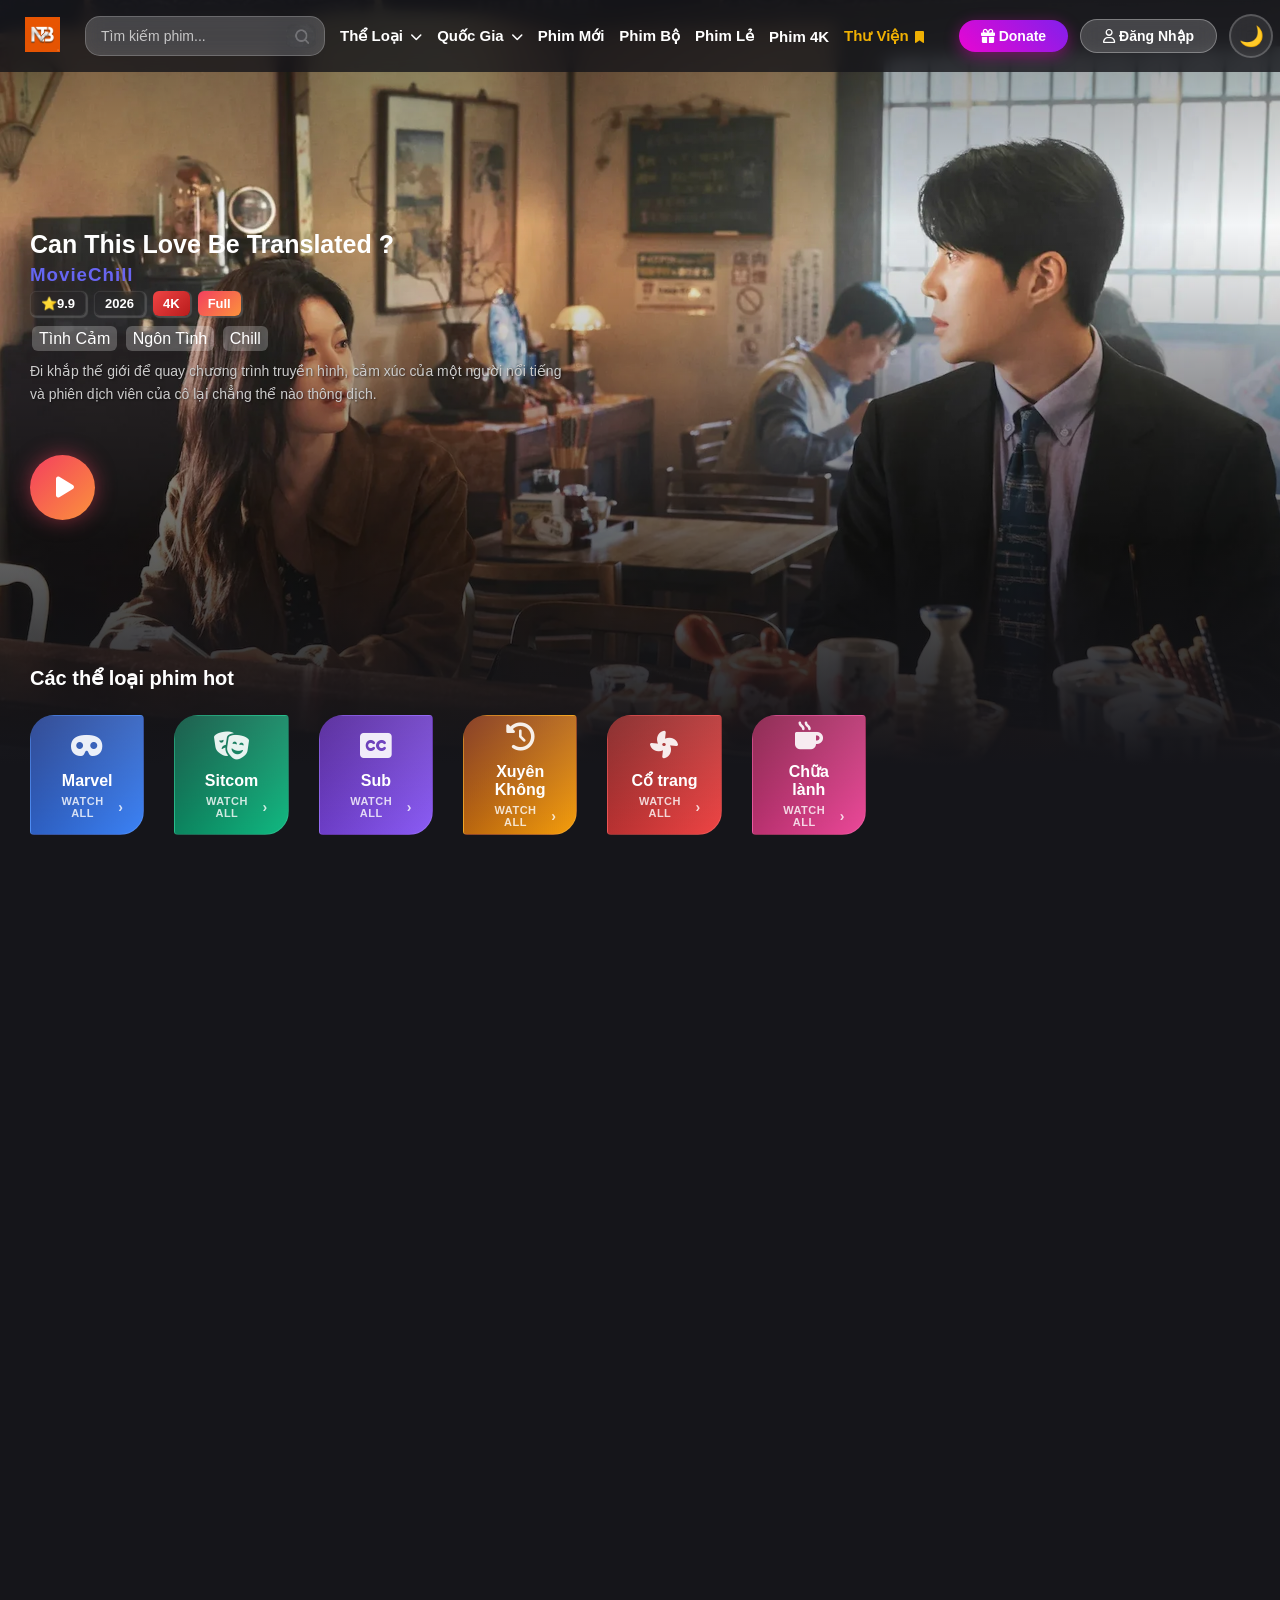
==== index.html @ 5673636d "feat: Hoàn thiện tính năng Bình luận phim" ====
<!doctype html>
<html lang="en">
  <head>
    <meta charset="UTF-8" />
    <meta name="viewport" content="width=device-width, initial-scale=1.0" />
    <link rel="stylesheet" href="style.css" />
     <link
      rel="apple-touch-icon"
      sizes="57x57"
      href="./ico/apple-icon-57x57.png"
    />
    <link
      rel="apple-touch-icon"
      sizes="60x60"
      href="./ico/apple-icon-60x60.png"
    />
    <link
      rel="apple-touch-icon"
      sizes="72x72"
      href="./ico/apple-icon-72x72.png"
    />
    <link
      rel="apple-touch-icon"
      sizes="76x76"
      href="./ico/apple-icon-76x76.png"
    />
    <link
      rel="apple-touch-icon"
      sizes="114x114"
      href="./ico/apple-icon-114x114.png"
    />
    <link
      rel="apple-touch-icon"
      sizes="120x120"
      href="./ico/apple-icon-120x120.png"
    />
    <link
      rel="apple-touch-icon"
      sizes="144x144"
      href="./ico/apple-icon-144x144.png"
    />
    <link
      rel="apple-touch-icon"
      sizes="152x152"
      href="./ico/apple-icon-152x152.png"
    />
    <link
      rel="apple-touch-icon"
      sizes="180x180"
      href="./ico/apple-icon-180x180.png"
    />
    <link
      rel="icon"
      type="image/png"
      sizes="192x192"
      href="./ico/android-icon-192x192.png"
    />
    <link
      rel="icon"
      type="image/png"
      sizes="32x32"
      href="./ico/favicon-32x32.png"
    />
    <link
      rel="icon"
      type="image/png"
      sizes="96x96"
      href="./ico/favicon-96x96.png"
    />
    <link
      rel="icon"
      type="image/png"
      sizes="16x16"
      href="./ico/favicon-16x16.png"
    />
    <link rel="manifest" href="./ico/manifest.json" />
    <meta name="msapplication-TileColor" content="#ffffff" />
    <meta name="msapplication-TileImage" content="./ico/ms-icon-144x144.png" />
    <meta name="theme-color" content="#ffffff" />
    <link rel="stylesheet" href="https://cdnjs.cloudflare.com/ajax/libs/font-awesome/6.5.2/css/all.min.css">
    <title>MovieChill</title>
  </head>
  <body>
    <header>
      <!-- <div class="background">
        <img src="./ig/a1.jpg" alt="bg" /> -->
      </div>
      <div class="navbar">
        <div class="logo">
          <a href="index.html"><img src="./ig/ms-icon-310x310.png" alt="logo" /></a>
        </div>
        <div>
          <nav>
            <div class="search-container">
              <input
                class="search"
                type="search"
                placeholder="Tìm kiếm phim..."
              />
              <span class="search-icon"><img src="./ig/Screenshot 2026-04-09 231654.png" alt=""></span>
            </div>
            <div class="hamburger" id="hamburger">
                <div class="line"></div>
                <div class="line"></div>
                <div class="line"></div>
            </div>
            <div class="menu">
              <ul class="nav-link">
                <li>
                  Thể Loại <i class="fa-solid fa-chevron-down" style="font-size: 12px; margin-left: 3px;"></i>
                  <div class="menu1">
                    <ul class="option1">
                      <li class="nav-action" data-api="https://ophim1.com/v1/api/the-loai/hanh-dong" data-title="Phim Hành động">Hành động</li>
                      <li class="nav-action" data-api="https://ophim1.com/v1/api/the-loai/kinh-di" data-title="Phim Kinh dị">Kinh dị</li>
                      <li class="nav-action" data-api="https://ophim1.com/v1/api/the-loai/tinh-cam" data-title="Phim Tình cảm">Tình cảm</li>
                    </ul>
                    <ul class="option2">
                      <li class="nav-action" data-api="https://ophim1.com/v1/api/the-loai/co-trang" data-title="Phim Cổ trang">Cổ trang</li>
                      <li class="nav-action" data-api="https://ophim1.com/v1/api/the-loai/tai-lieu" data-title="Phim Tài liệu">Tài liệu</li>
                      <li class="nav-action" data-api="https://ophim1.com/v1/api/the-loai/tam-ly" data-title="Phim Tâm lý">Tâm lý</li>
                    </ul>
                  </div>
                </li>
                <li>Quốc Gia <i class="fa-solid fa-chevron-down" style="font-size: 12px; margin-left: 3px;"></i>
                    <div class="menu1">
                        <ul class="option1">
                            <li class="nav-action" data-api="https://ophim1.com/v1/api/quoc-gia/han-quoc" data-title="Phim Hàn Quốc">Korea</li>
                            <li class="nav-action" data-api="https://ophim1.com/v1/api/quoc-gia/nhat-ban" data-title="Phim Nhật Bản">Japan</li>
                            <li class="nav-action" data-api="https://ophim1.com/v1/api/quoc-gia/trung-quoc" data-title="Phim Trung Quốc">China</li>
                        </ul>
                        <ul class="option2">
                            <li class="nav-action" data-api="https://ophim1.com/v1/api/quoc-gia/au-my" data-title="Phim Âu Mỹ">USA</li>
                            <li class="nav-action" data-api="https://ophim1.com/v1/api/quoc-gia/phap" data-title="Phim Pháp">France</li>
                            <li class="nav-action" data-api="https://ophim1.com/v1/api/quoc-gia/anh" data-title="Phim Anh">UK</li>
                        </ul>
                    </div>
                </li>
                <li class="nav-action" data-api="https://ophim1.com/v1/api/danh-sach/phim-moi-cap-nhat" data-title="Phim Mới Cập Nhật">Phim Mới</li>
                <li class="nav-action" data-api="https://ophim1.com/v1/api/danh-sach/phim-bo" data-title="Phim Bộ Mới Nhất">Phim Bộ</li>
                <li class="nav-action" data-api="https://ophim1.com/v1/api/danh-sach/phim-le" data-title="Phim Lẻ Mới Nhất">Phim Lẻ</li>
                <li class="nav-action" data-api="https://ophim1.com/v1/api/danh-sach/phim-moi-cap-nhat" data-title="Phim 4K Mới">Phim 4K</li>
                <li id="nav-library" style="color: #efb003;">Thư Viện <i class="fa-solid fa-bookmark" style="font-size: 12px; margin-left: 2px;"></i></li>
                <li class="nav-actions-container">
                  <div class="actions">
                    <button id="btn-donate-header" class="action-btn donate-btn" title="Ủng hộ Admin"><i class="fa-solid fa-gift"></i> Donate</button>
                    <button id="btn-login-header" class="action-btn"><i class="fa-regular fa-user"></i> Đăng Nhập</button>
                    <button id="theme-toggle" class="theme-toggle-btn" title="Chuyển giao diện">
                      <span class="theme-icon">🌙</span>
                    </button>
                  </div>
                </li>
              </ul>
            </div>
          </nav>
        </div>
      </div>
      <div class="hero-container">
          <div class="hero-content">
            <h1 class="movie-title">Can This Love Be Translated ?</h1>
            <h3 class="movie-sub">MovieChill</h3>

            <div class="movie-info">
              <span class="badge rating">⭐9.9</span>
              <span class="badge years">2026</span>
              <span class="badge quality">4K</span>
              <span class="badge episode">Full</span>
            </div>
            <div class="movie-type">
              <span class="type">Tình Cảm</span>
              <span class="type">Ngôn Tình</span>
              <span class="type">Chill</span>
            </div>
            <p class="movie-desc">Đi khắp thế giới để quay chương trình truyền hình, cảm xúc của một người nổi tiếng và phiên dịch viên của cô lại chẳng thể nào thông dịch.</p>
            <div class="play-btn">
              <i class="fa-solid fa-play"></i>
            </div>
          </div>
          <div class="hero-thumbnails" id="hero-thumbnails-container">
            <!-- Thumbnails sẽ được render tự động qua JavaScript (fetchHeroMovies) -->
          </div>
          <div class="hero-movie-type">
            <h2 class="hero-movie-title">Các thể loại phim hot</h2>
            <div class="item">
              <div class="box-movie box1 nav-action" data-api="https://ophim1.com/v1/api/tim-kiem?keyword=Marvel" data-title="Phim Marvel" style="cursor: pointer;">
                <i class="fa-solid fa-mask"></i>
                <h3>Marvel</h3>
                <p>Watch all<span>&rsaquo;</span></p>
              </div>

               
              <div class="box-movie box2 nav-action" data-api="https://ophim1.com/v1/api/tim-kiem?keyword=Sitcom" data-title="Phim Sitcom" style="cursor: pointer;">
                <i class="fa-solid fa-masks-theater"></i>
                <h3>Sitcom</h3>
                <p>Watch all<span>&rsaquo;</span></p>
              </div>

              
              <div class="box-movie box3 nav-action" data-api="https://ophim1.com/v1/api/tim-kiem?keyword=Sub" data-title="Phim Thuyết Minh / Sub" style="cursor: pointer;">
                <i class="fa-solid fa-closed-captioning"></i>
                <h3>Sub</h3>
                <p>Watch all<span>&rsaquo;</span></p>
              </div>

               
              <div class="box-movie box4 nav-action" data-api="https://ophim1.com/v1/api/tim-kiem?keyword=Xuyên Không" data-title="Phim Xuyên Không" style="cursor: pointer;">
                <i class="fa-solid fa-clock-rotate-left"></i>
                <h3>Xuyên Không</h3>
                <p>Watch all<span>&rsaquo;</span></p>
              </div>

               
              <div class="box-movie box5 nav-action" data-api="https://ophim1.com/v1/api/the-loai/co-trang" data-title="Phim Cổ Trang" style="cursor: pointer;">
                <i class="fa-solid fa-fan"></i>
                <h3>Cổ trang</h3>
                <p>Watch all<span>&rsaquo;</span></p>
              </div>

              <div class="box-movie box6 nav-action" data-api="https://ophim1.com/v1/api/tim-kiem?keyword=Chữa Lành" data-title="Phim Chữa Lành" style="cursor: pointer;">
                <i class="fa-solid fa-mug-hot"></i>
                <h3>Chữa lành</h3>
                <p>Watch all<span>&rsaquo;</span></p>
              </div>
              
            </div>
          </div>
        </div>
    </header>
    <main>
      <div class="domain-link">
        <span><p>Admin<i class="fa-brands fa-instagram"></i><a class="text-ig" target="_blank"  href="https://l.facebook.com/l.php?u=https%3A%2F%2Fwww.instagram.com%2Fbacnguyentat12206%3Ffbclid%3DIwZXh0bgNhZW0CMTAAYnJpZBExOFVueFQzOU1tTk02azhnVHNydGMGYXBwX2lkEDIyMjAzOTE3ODgyMDA4OTIAAR73-4ZFE5Ezhx4_oUEDisKXjRfTL6-5DIoAnZflloCOZHYdjYutKTk5PQxmPQ_aem_cuIfShMlRepcHi0ZOWDxWg&h=AT5xoqeSO7HkqgSLO6u8fKemftQQDSGbOirAsscYlSONxOyDtPxayc0vVNBuBicz5XK9xg4L5uwZkzzV799-p4-_DPc5Sei9ZdCUyLUSPZ75JBq-wBQzyZfCaCscIkhEWTEV9BAeP4MCl82DFdVo">Instagram</a></p></span>
      </div>
      <!-- Search Results Section -->
      <div id="search-results-section" style="display: none; padding: 20px 40px 60px 40px; min-height: 50vh;">
        <h2 style="color: #fff; margin-bottom: 20px;">Kết Quả Tìm Kiếm: <span id="search-keyword" style="color: #efb003;"></span></h2>
        <div class="movie-list grid-list" id="search-movie-list" style="display: grid; grid-template-columns: repeat(auto-fill, minmax(200px, 1fr)); gap: 20px; overflow: visible; flex-wrap: wrap;">
          <!-- Phim tìm kiếm sẽ được đổ vào đây -->
        </div>
      </div>

      <!-- Thư Viện Section -->
      <div id="library-section" style="display: none; padding: 20px 40px 60px 40px; min-height: 50vh;">
        <h2 style="color: #fff; margin-bottom: 20px;"><i class="fa-solid fa-bookmark" style="color: #efb003;"></i> Thư Viện Của Tôi</h2>
        
        <div class="library-tabs">
          <button class="lib-tab-btn active" data-tab="favorite"><i class="fa-solid fa-heart"></i> Phim Yêu Thích</button>
          <button class="lib-tab-btn" data-tab="watched"><i class="fa-solid fa-eye"></i> Phim Đã Xem</button>
          <button class="lib-tab-btn" data-tab="continue"><i class="fa-solid fa-clock"></i> Tiếp Tục Xem</button>
        </div>

        <div class="movie-list grid-list" id="library-movie-list" style="display: grid; grid-template-columns: repeat(auto-fill, minmax(200px, 1fr)); gap: 20px; overflow: visible; flex-wrap: wrap; margin-top: 20px;">
          <!-- Phim thư viện sẽ được đổ vào đây -->
        </div>
      </div>

      <!-- Main Home Content -->
      <div id="main-home-content">
        <div class="block-main">
          <div class="block-item1">
            <div class="item1-title"><h2>Phim Mới Cập Nhật</h2></div>
            <a href="#!" class="view-all nav-action" data-api="https://ophim1.com/v1/api/danh-sach/phim-moi-cap-nhat" data-title="Phim Mới Cập Nhật">Xem tất cả <span><i class="fa-solid fa-right-left"></i></span></a>
          </div>
          <div class="slider-wrapper">
            <button class="slider-btn prev-btn"><i class="fa-solid fa-chevron-left"></i></button>
            <div class="movie-list" id="api-movie-list-1">
              <!-- Phim mới sẽ được đổ vào đây bằng JS -->
              <p style="color: white;">Đang tải dữ liệu phim...</p>
            </div>
            <button class="slider-btn next-btn"><i class="fa-solid fa-chevron-right"></i></button>
          </div>
        </div>
        
        <div class="block-main">
          <div class="block-item1">
            <div class="item1-title"><h2>Phim Bộ Nổi Bật</h2></div>
            <a href="#!" class="view-all nav-action" data-api="https://ophim1.com/v1/api/danh-sach/phim-bo" data-title="Phim Bộ Nổi Bật">Xem tất cả <span><i class="fa-solid fa-right-left"></i></span></a>
          </div>
          <div class="slider-wrapper">
            <button class="slider-btn prev-btn"><i class="fa-solid fa-chevron-left"></i></button>
            <div class="movie-list" id="api-movie-list-2">
              <!-- Phim bộ sẽ được đổ vào đây bằng JS -->
              <p style="color: white;">Đang tải dữ liệu phim...</p>
            </div>
            <button class="slider-btn next-btn"><i class="fa-solid fa-chevron-right"></i></button>
          </div>
        </div>
        
        <!-- BẢNG XẾP HẠNG 4 CỘT -->
        <div class="ranking-board">
          <!-- Cột 1: Sôi Nổi Nhất -->
          <div class="ranking-col">
            <div class="ranking-header">
              <i class="fa-solid fa-chart-line" style="color: #efb003;"></i> SÔI NỔI NHẤT
            </div>
            <ul class="ranking-list" id="rank-trending">
              <li><p style="color: white;">Đang tải dữ liệu...</p></li>
            </ul>
            <a href="#" class="view-more nav-action" data-api="https://ophim1.com/v1/api/danh-sach/phim-moi-cap-nhat" data-title="Phim Sôi Nổi Nhất">Xem thêm</a>
          </div>
          
          <!-- Cột 2: Yêu Thích Nhất -->
          <div class="ranking-col">
            <div class="ranking-header">
              <i class="fa-solid fa-heart" style="color: #efb003;"></i> YÊU THÍCH NHẤT
            </div>
            <ul class="ranking-list" id="rank-favorite">
              <li><p style="color: white;">Đang tải dữ liệu...</p></li>
            </ul>
            <a href="#" class="view-more nav-action" data-api="https://ophim1.com/v1/api/danh-sach/phim-chieu-rap" data-title="Phim Yêu Thích Nhất">Xem thêm</a>
          </div>

          <!-- Cột 3: Thể Loại Hot -->
          <div class="ranking-col">
            <div class="ranking-header">
              <i class="fa-solid fa-folder-open" style="color: #efb003;"></i> THỂ LOẠI HOT
            </div>
            <ul class="ranking-list category-list">
              <li class="nav-action" data-api="https://ophim1.com/v1/api/the-loai/chinh-kich" data-title="Phim Chính Kịch" style="cursor: pointer;"><span class="rank-num">1.</span> <span class="rank-dash">-</span> <span class="badge-cat" style="background: #8e44ad;">Chính Kịch</span></li>
              <li class="nav-action" data-api="https://ophim1.com/v1/api/the-loai/tam-ly" data-title="Phim Tâm Lý" style="cursor: pointer;"><span class="rank-num">2.</span> <span class="rank-dash">-</span> <span class="badge-cat" style="background: #1d72b8;">Tâm Lý</span></li>
              <li class="nav-action" data-api="https://ophim1.com/v1/api/the-loai/tinh-cam" data-title="Phim Tình Cảm" style="cursor: pointer;"><span class="rank-num">3.</span> <span class="rank-dash">-</span> <span class="badge-cat" style="background: #a32a3f;">Tình Cảm</span></li>
              <li class="nav-action" data-api="https://ophim1.com/v1/api/the-loai/lang-man" data-title="Phim Lãng Mạn" style="cursor: pointer;"><span class="rank-num">4.</span> <span class="rank-dash">-</span> <span class="badge-cat" style="background: #839b25;">Lãng Mạn</span></li>
              <li class="nav-action" data-api="https://ophim1.com/v1/api/the-loai/hai-huoc" data-title="Phim Hài Hước" style="cursor: pointer;"><span class="rank-num">5.</span> <span class="rank-dash">-</span> <span class="badge-cat" style="background: #d39c3e;">Hài Hước</span></li>
            </ul>
          </div>

          <!-- Cột 4: Hoạt Hình Hot -->
          <div class="ranking-col">
            <div class="ranking-header">
              <i class="fa-solid fa-bolt" style="color: #efb003;"></i> HOẠT HÌNH HOT
            </div>
            <ul class="ranking-list" id="rank-anime">
              <li><p style="color: white;">Đang tải dữ liệu...</p></li>
            </ul>
            <a href="#" class="view-more nav-action" data-api="https://ophim1.com/v1/api/danh-sach/hoat-hinh" data-title="Hoạt Hình Hot">Xem thêm</a>
          </div>
        </div>
      </div>

      <!-- Top 10 trong ngày -->
      <div class="block-main top10-section" style="margin-top: 40px;">
        <div class="block-item1">
          <div class="item1-title"><h2>Top 10 trong ngày</h2></div>
        </div>
        <div class="slider-wrapper top10-slider-wrapper">
          <button class="slider-btn prev-btn"><i class="fa-solid fa-chevron-left"></i></button>
          <div class="movie-list top10-list" id="api-top10-list">
            <!-- Dữ liệu top 10 sẽ được đổ vào đây -->
            <p style="color: white; padding-left: 40px;">Đang tải Top 10...</p>
          </div>
          <button class="slider-btn next-btn"><i class="fa-solid fa-chevron-right"></i></button>
        </div>

        <!-- Danh sách phim theo Quốc gia (Bố cục Sidebar) -->
        <div class="country-section block-main" style="margin-top: 40px; padding: 30px; background-color: #1a1a20; border-radius: 10px;">
          
          <!-- Nhóm Hàn Quốc -->
          <div class="country-group">
            <div class="country-sidebar">
              <h2 class="country-title">Phim Hàn <br>Quốc mới</h2>
              <a href="#" class="country-view-all nav-action" data-api="https://ophim1.com/v1/api/quoc-gia/han-quoc" data-title="Phim Hàn Quốc Mới">Xem toàn bộ <i class="fa-solid fa-chevron-right" style="font-size: 10px; margin-left: 3px;"></i></a>
            </div>
            <div class="country-slider-wrapper slider-wrapper">
              <button class="slider-btn prev-btn"><i class="fa-solid fa-chevron-left"></i></button>
              <div class="movie-list" id="api-country-korea">
                <p style="color: white; padding-left: 10px;">Đang tải dữ liệu...</p>
              </div>
              <button class="slider-btn next-btn"><i class="fa-solid fa-chevron-right"></i></button>
            </div>
          </div>

          <div class="country-divider"></div>

          <!-- Nhóm Trung Quốc -->
          <div class="country-group">
            <div class="country-sidebar">
              <h2 class="country-title">Phim Trung <br>Quốc mới</h2>
              <a href="#" class="country-view-all nav-action" data-api="https://ophim1.com/v1/api/quoc-gia/trung-quoc" data-title="Phim Trung Quốc Mới">Xem toàn bộ <i class="fa-solid fa-chevron-right" style="font-size: 10px; margin-left: 3px;"></i></a>
            </div>
            <div class="country-slider-wrapper slider-wrapper">
              <button class="slider-btn prev-btn"><i class="fa-solid fa-chevron-left"></i></button>
              <div class="movie-list" id="api-country-china">
                <p style="color: white; padding-left: 10px;">Đang tải dữ liệu...</p>
              </div>
              <button class="slider-btn next-btn"><i class="fa-solid fa-chevron-right"></i></button>
            </div>
          </div>

          <div class="country-divider"></div>

          <!-- Nhóm Âu Mỹ -->
          <div class="country-group" style="margin-bottom: 0;">
            <div class="country-sidebar">
              <h2 class="country-title">Phim Âu <br>Mỹ mới</h2>
              <a href="#" class="country-view-all nav-action" data-api="https://ophim1.com/v1/api/quoc-gia/au-my" data-title="Phim Âu Mỹ Mới">Xem toàn bộ <i class="fa-solid fa-chevron-right" style="font-size: 10px; margin-left: 3px;"></i></a>
            </div>
            <div class="country-slider-wrapper slider-wrapper">
              <button class="slider-btn prev-btn"><i class="fa-solid fa-chevron-left"></i></button>
              <div class="movie-list" id="api-country-usuk">
                <p style="color: white; padding-left: 10px;">Đang tải dữ liệu...</p>
              </div>
              <button class="slider-btn next-btn"><i class="fa-solid fa-chevron-right"></i></button>
            </div>
          </div>

        </div>
      </div>

      <!-- Video Player Modal -->
      <div id="video-modal" class="video-modal">
        <div class="video-modal-content">
          <span class="video-close-btn">&times;</span>
          <div class="video-header-flex">
            <h3 id="video-title" style="color: white; margin: 0;">Đang tải...</h3>
            <button id="btn-movie-info" class="btn-movie-info" title="Thông tin phim"><i class="fa-solid fa-circle-info"></i> Thông tin</button>
          </div>
          <div class="iframe-container" style="position: relative;">
            <iframe id="video-iframe" src="" frameborder="0" allowfullscreen allow="autoplay; encrypted-media"></iframe>
            
            <!-- Thông tin phim đè lên video -->
            <div id="movie-info-panel" class="movie-info-panel">
              <button id="close-info-btn" class="close-info-btn">&times;</button>
              <div class="info-panel-content">
                <img id="info-poster" src="" alt="Poster" class="info-poster">
                <div class="info-details">
                  <h2 id="info-title-vn">Tên Phim</h2>
                  <p id="info-title-en" class="info-sub">Original Name (2026)</p>
                  
                  <div class="info-tags">
                    <span id="info-quality" class="tag solid">FHD</span>
                    <span id="info-time" class="tag outline">N/A</span>
                    <span id="info-country" class="tag outline">Quốc tế</span>
                  </div>
                  
                  <div class="info-meta">
                    <p><strong>Đạo diễn:</strong> <span id="info-director">Đang cập nhật...</span></p>
                    <p><strong>Diễn viên:</strong> <span id="info-actors">Đang cập nhật...</span></p>
                  </div>
                  
                  <div class="info-desc">
                    <p id="info-content">Nội dung phim đang được cập nhật...</p>
                  </div>
                </div>
              </div>
            </div>
            <!-- End Thông tin phim -->
          </div>
          <div class="server-container" id="server-container" style="display:none;">
            <h4><i class="fa-solid fa-layer-group"></i> Phiên bản ngôn ngữ:</h4>
            <div id="server-list" class="server-list">
              <!-- JS will inject server buttons here -->
            </div>
          </div>
          <div class="episode-container">

            <h4><i class="fa-solid fa-list-ol"></i> Danh sách tập phim:</h4>
            <div id="episode-list" class="episode-list">
              <!-- JS will inject episode buttons here -->
            </div>
          </div>
          <!-- Actor Section -->
          <div class="actor-container" id="actor-container" style="display:none;">
            <h4 class="actor-section-title"><i class="fa-solid fa-user-group"></i> Diễn viên</h4>
            <div id="actor-list" class="actor-list">
              <!-- JS will inject actor tags here -->
            </div>
          </div>
          <!-- Comments Section -->
          <div class="comments-section" id="comments-section">
            <h4 class="comments-title"><i class="fa-solid fa-comments"></i> Bình luận</h4>
            
            <div class="comment-input-area">
              <div id="comment-auth-warning" class="comment-auth-warning">
                <p>Vui lòng đăng nhập để bình luận về bộ phim này.</p>
              </div>
              <div id="comment-input-form" class="comment-input-form" style="display:none;">
                <img id="current-user-avatar" src="https://ui-avatars.com/api/?name=User&background=random" alt="Avatar" class="comment-avatar">
                <div class="comment-input-wrapper">
                  <textarea id="comment-textarea" placeholder="Viết bình luận của bạn (tối đa 500 ký tự)..." maxlength="500"></textarea>
                  <div class="comment-actions">
                    <span id="comment-char-count">0/500</span>
                    <button id="btn-submit-comment" class="btn-submit-comment">Gửi bình luận</button>
                  </div>
                </div>
              </div>
            </div>

            <div id="comments-list" class="comments-list">
              <!-- JS will inject comments here -->
              <div class="no-comments-msg">Chưa có bình luận nào. Hãy là người đầu tiên bình luận!</div>
            </div>
          </div>
        </div>
      </div>
    </main>
    <footer class="footer">
      <div class="footer-container">
        <div class="footer-col brand-col">
          <h2 class="footer-logo">NTB<span>.</span></h2>
          <p>Trải nghiệm xem phim tuyệt đỉnh cùng NTB MovieChill. Tận hưởng kho phim khổng lồ, chất lượng cao và cập nhật liên tục mỗi ngày.</p>
          <div class="social-icons">
            <a href="#"><i class="fa-brands fa-twitter"></i></a>
            <a href="https://www.facebook.com/bacnguyentat12206"><i class="fa-brands fa-facebook-f"></i></a>
            <a href="https://www.instagram.com/?hl=en"><i class="fa-brands fa-linkedin-in"></i></a>
            <a href="https://www.instagram.com/?hl=en"><i class="fa-brands fa-instagram"></i></a>
          </div>
        </div>
        <div class="footer-col">
          <h3>Danh Mục</h3>
          <ul>
            <li><a href="#">Phim Mới</a></li>
            <li><a href="#">Phim Bộ</a></li>
            <li><a href="#">Phim Lẻ</a></li>
            <li><a href="#">Phim Chiếu Rạp</a></li>
          </ul>
        </div>
        <div class="footer-col">
          <h3>Hỗ Trợ</h3>
          <ul>
            <li><a href="#">FAQ's</a></li>
            <li><a href="#">Điều Khoản Dịch Vụ</a></li>
            <li><a href="#">Chính Sách Bảo Mật</a></li>
            <li><a href="#">Liên Hệ</a></li>
          </ul>
        </div>
        <div class="footer-col address-col">
          <h3>Liên Hệ</h3>
          <p><strong>Location:</strong> 31 136/64 Đường Cầu Diễn, Minh Khai, Bắc Từ Liêm, Hà Nội</p>
          <p><strong>Email:</strong> nguyentatbac1222006@gmail.com</p>
          <p><strong>Phone:</strong> +84 364921061</p>
        </div>
      </div>
      <div class="footer-bottom">
        <p>Copyright &copy; 2026 NTB MovieChill. All rights reserved.</p>
      </div>
    </footer>
      <script type="module" src="main.js"></script>
    <!-- Theme Login -->
     <div id="login-modal" class="login-modal">
  <div class="login-modal-content">
    <span class="login-close-btn">&times;</span>

    <div class="login-columns-container">
      <div class="login-column-left">
        <img src="./ig/Login.png" alt="MovieChill Brand Poster" class="login-brand-img">
      </div>

      <div class="login-column-right">
        <div class="login-form-container">
          <h2 class="login-title">Đăng nhập</h2>
          <p class="login-subtitle">Nếu bạn chưa có tài khoản, <a href="#" id="btn-goto-register-sub">đăng ký ngay</a></p>
          
          <form id="auth-login-form">
            <div class="input-group">
              <input type="text" id="login-username" placeholder="Email" required>
            </div>
            <div class="input-group">
              <input type="password" id="login-pw" placeholder="Mật khẩu" required>
            </div>
            
            <div class="form-options">
              <label class="remember-me">
                <input type="checkbox" id="remember-chk"> Nhớ tài khoản
              </label>
            </div>

            <button type="submit" class="login-submit-btn">Đăng nhập</button>
            
            <div class="form-links">
              <a href="#" class="forgot-pw-link" id="btn-goto-forgot">Quên mật khẩu?</a>
            </div>

            <div class="social-divider">
              <span>ĐANG NHẬP BẰNG</span>
            </div>

            <div class="social-login-btns">
              <button type="button" class="social-btn facebook-btn">
                <i class="fa-brands fa-facebook-f"></i> Facebook
              </button>
              <button type="button" class="social-btn google-btn">
                <i class="fa-brands fa-google"></i> Google
              </button>
            </div>

            <div class="register-callout">
              <p>BẠN CHƯA CÓ TÀI KHOẢN?</p>
              <a href="#" class="register-now-link" id="btn-goto-register">ĐĂNG KÝ NGAY</a>
            </div>
          </form>
        </div>
      </div>
    </div>
  </div>
  </div>
</div>

<!-- Donate Modal -->
<div class="modal-overlay" id="donate-modal">
  <div class="modal-container donate-container">
    <button class="close-modal-btn" id="close-donate-btn"><i class="fa-solid fa-xmark"></i></button>
    
    <div class="donate-header">
      <div class="gift-icon-container">
        <i class="fa-solid fa-gift"></i>
      </div>
      <h2>Donate For Admin 🍿</h2>
      <p>Cảm ơn bạn đã đồng hành cùng MovieChill! Mọi sự đóng góp đều giúp chúng mình duy trì máy chủ và phát triển thêm tính năng.</p>
    </div>

    <div class="donate-body">
      <div class="qr-box">
        <!-- Sử dụng VietQR demo (Có thể thay thế STK sau) -->
        <img src="./ig/bank.jpg" alt="Donate QR Code" class="qr-code-img">
      </div>
      
      <div class="bank-info">
        <div class="info-row">
          <span class="info-label">Ngân hàng:</span>
          <span class="info-value">MB Bank</span>
        </div>
        <div class="info-row">
          <span class="info-label">Số tài khoản:</span>
          <span class="info-value copyable">9661222006 <i class="fa-regular fa-copy" title="Copy"></i></span>
        </div>
        <div class="info-row">
          <span class="info-label">Chủ tài khoản:</span>
          <span class="info-value">NGUYEN TAT BAC</span>
        </div>
      </div>
    </div>
  </div>
</div>

  </body>
</html>
 <!-- Fix 404 -->
---- style.css ----
* {
  margin: 0;
  padding: 0;
  box-sizing: border-box;
}

html, body {
  overflow-x: hidden;
  width: 100%;
}

/* --- CSS CHO PC (Mặc định) --- */
.hamburger {
  display: none; /* Ẩn trên máy tính */
  flex-direction: column;
  gap: 5px;
  cursor: pointer;
  z-index: 1100;
  padding: 5px;
}

.line {
  width: 25px;
  height: 3px;
  background-color: #fff;
  transition: 0.4s;
  border-radius: 2px;
}

/* --- BẢN FIX CUỐI CÙNG CHO MOBILE --- */
@media screen and (max-width: 768px) {
  /* 1. RESET CHỐNG TRÀN BẰNG VIEWPORT */
  html,
  body {
    overflow-x: hidden !important;
    width: 100vw !important; /* Khóa cứng chiều rộng bằng màn hình */
  }

  * {
    box-sizing: border-box !important;
  }

  header {
    height: auto !important;
    min-height: 100vh !important;
    padding-bottom: 30px;
    background-attachment: scroll !important;
    isolation: isolate; /* Cho phép dùng z-index âm bên trong mà không lọt ra ngoài */
    position: relative;
    z-index: 999; /* Đảm bảo thanh menu bên trong không bị các khối phim ở dưới đè lên */
  }

  header::before {
    content: '';
    position: absolute;
    inset: 0;
    backdrop-filter: blur(20px);
    -webkit-backdrop-filter: blur(20px);
    z-index: -2;
  }

  header::after {
    content: '';
    position: absolute;
    inset: 0;
    background-image: inherit;
    background-size: cover, auto 460px !important; /* Tăng chiều cao ảnh lên 460px để bao trọn chữ và nút Play */
    background-position: center, center 80px !important; /* Đẩy ảnh xuống giữa khoảng trống Nav và Thumbnails */
    background-repeat: no-repeat !important;
    z-index: -1;
  }

  /* 2. NAVBAR: ÉP LOGO - SEARCH - 3 GẠCH TRÊN 1 HÀNG */
  .navbar {
    display: flex !important;
    flex-wrap: nowrap !important;
    justify-content: space-between !important;
    align-items: center !important;
    padding: 10px 15px !important;
    width: 100% !important;
  }

  .logo {
    padding: 0 !important;
    flex-shrink: 0 !important; /* Không cho phép bóp méo logo */
  }
  .logo img {
    max-height: 35px !important;
  }

  /* Ép thẻ div bọc <nav> phải chiếm trọn phần trống còn lại */
  .navbar > div:nth-child(2) {
    flex-grow: 1 !important;
    width: calc(100% - 60px) !important;
  }

  nav {
    display: flex !important;
    flex-wrap: nowrap !important;
    justify-content: flex-end !important;
    align-items: center !important;
    width: 100% !important;
    padding: 0 !important;
    gap: 10px !important;
  }

  .search-container {
    flex-grow: 1 !important; /* Thanh search tự động co giãn */
    width: auto !important;
    height: 35px !important;
    margin: 0 !important;
    padding: 5px 10px !important;
  }

  .search-container input {
    width: 100% !important;
  }

  .hamburger {
    display: flex !important;
    flex-shrink: 0 !important; /* BẢO VỆ NÚT 3 GẠCH: cấm bị đẩy văng ra ngoài */
    z-index: 2200 !important;
  }

  /* Cố định nút 3 gạch khi mở menu */
  .hamburger.toggle {
    position: fixed !important;
    top: 15px !important;
    right: 15px !important;
  }

  .actions {
    display: flex !important;
    flex-direction: column !important; /* Xếp dọc hoàn hảo theo ý bạn */
    align-items: stretch !important;
    width: 100% !important;
    gap: 12px !important;
    margin-top: 25px !important;
    margin-left: 0 !important; /* Xóa bỏ margin-left 60px từ bản PC */
    padding-left: 0 !important;
    border-top: 1px solid rgba(255, 255, 255, 0.1);
    padding-top: 20px !important;
    box-sizing: border-box !important;
  }

  .actions .action-btn {
    width: 100% !important;
    height: 46px !important;
    border-radius: 8px !important; /* Bo góc hiện đại đồng bộ */
    background: linear-gradient(135deg, #f59e0b 0%, #ea580c 100%) !important; /* Dải gradient chuyển sắc sang xịn mịn */
    color: #fff !important;
    font-weight: 700 !important;
    border: none !important;
    display: flex !important;
    align-items: center !important;
    justify-content: center !important;
    gap: 8px !important;
    box-shadow: 0 4px 15px rgba(245, 158, 11, 0.3) !important;
    padding: 0 16px !important;
    font-size: 15px !important;
  }

  .actions .theme-toggle-btn {
    width: 100% !important;
    height: 46px !important;
    border-radius: 8px !important; /* Đồng bộ hình khối với Đăng nhập */
    display: flex !important;
    align-items: center !important;
    justify-content: center !important;
    background: rgba(255, 255, 255, 0.08) !important;
    border: 1px solid rgba(255, 255, 255, 0.15) !important;
    padding: 0 !important;
    margin: 0 !important;
    color: #fff !important;
    font-size: 15px !important;
    cursor: pointer !important;
  }

  .actions .theme-toggle-btn::after {
    content: "Chuyển giao diện" !important;
    margin-left: 8px !important;
    font-weight: 600 !important;
    font-size: 14px !important;
    color: #fff !important;
  }

  .nav-actions-container {
    width: 100% !important;
    list-style: none !important;
  }
  
  .slider-btn {
    display: none !important; /* Hide slider arrows on mobile to force swipe */
  }

  /* 3. MENU SIDEBAR */
  .menu .nav-link {
    display: flex !important;
    position: fixed !important;
    top: 0;
    right: -100%;
    width: 250px !important;
    height: 100vh;
    background: rgba(15, 15, 15, 0.95) !important;
    backdrop-filter: blur(20px) !important;
    border-left: 1px solid rgba(255, 255, 255, 0.1);
    flex-direction: column !important;
    justify-content: flex-start !important;
    align-items: flex-start !important;
    padding: 70px 20px 20px 20px !important;
    gap: 10px !important;
    transition: 0.3s;
    z-index: 2000;
    overflow-y: auto;
  }

  .menu .nav-link.active {
    right: 0 !important;
    box-shadow: -10px 0 30px rgba(0, 0, 0, 0.7);
  }

  /* Đảm bảo chữ trong menu trên mobile luôn là màu sáng vì nền menu mobile màu tối (kể cả khi bật chế độ sáng) */
  body.light-mode .menu .nav-link li,
  body.light-mode .menu .nav-link li a {
    color: rgba(255, 255, 255, 0.75) !important;
  }
  body.light-mode .menu .nav-link li:hover,
  body.light-mode .menu .nav-link li a:hover {
    color: #efb003 !important;
  }

  /* 4. MENU CON */
  .menu1 {
    display: none !important;
    position: static !important;
    width: 100% !important;
    background-color: rgba(255, 255, 255, 0.1) !important;
    border-radius: 8px !important;
    margin-top: 5px !important;
    padding: 10px !important;
  }
  .menu1.show-submenu {
    display: grid !important;
    grid-template-columns: repeat(2, 1fr) !important;
    gap: 8px !important;
  }
  .menu1 ul li {
    color: #fff !important; /* Đảm bảo chữ luôn màu trắng/sáng trên nền tối của sidebar mobile */
    font-weight: 500 !important;
  }

  /* 5. NỘI DUNG HERO */
  .hero-container {
    width: 100% !important;
    padding: 90px 15px 15px 15px !important; /* Dịch nội dung xuống dưới thanh nav */
    justify-content: flex-start !important; /* Không căn giữa dọc nữa để tránh tràn lên trên */
    height: auto !important;
    position: relative;
    z-index: 1;
  }
  .hero-content {
    min-width: unset !important;
    width: 100% !important;
    min-height: 310px !important; /* Giữ chiều cao cố định để không đẩy khối dưới nhảy lên nhảy xuống */
  }

  /* 6. THUMBNAILS (CĂN ĐỀU 2 BÊN, KHÔNG BÁM LỀ) */
  .hero-thumbnails {
    position: static !important;
    width: 100% !important; /* Trả về 100% thay vì 100vw */
    margin: 20px 0 !important; /* Xóa bỏ margin-left âm */
    padding: 0 15px !important; /* Thêm lề trái & phải 15px đều đặn */
    display: flex !important;
    flex-wrap: nowrap !important;
    overflow-x: auto !important;
    scroll-snap-type: x mandatory;
    gap: 12px !important; /* Giãn cách các ảnh nhỏ cho thoáng */
    justify-content: flex-start !important;
  }

  .hero-thumbnails::-webkit-scrollbar {
    display: none;
  }

  .thumb-item {
    flex: 0 0 auto !important;
    width: 80px !important; /* Chỉnh to lên một xíu cho dễ bấm */
    height: 55px !important;
    scroll-snap-align: start;
  }

  /* 7. CATEGORIES (CHIA 2 CỘT CĂN GIỮA ĐẸP MẮT) */
  .hero-movie-type {
    position: static !important;
    width: 100% !important; /* Trả về 100% */
    margin: 0 !important; /* Xóa bỏ margin-left âm */
    padding: 0 15px 40px 15px !important; /* Lề trái - phải 15px đều nhau */
    box-sizing: border-box !important;
  }

  .item {
    display: flex !important;
    flex-wrap: nowrap !important;
    overflow-x: auto !important;
    gap: 15px !important;
    width: 100% !important;
    scroll-snap-type: x mandatory;
    padding-bottom: 10px !important;
  }
  
  .item::-webkit-scrollbar {
    display: none;
  }

  .box-movie {
    flex: 0 0 auto !important;
    width: 140px !important; /* Cố định chiều rộng để lướt ngang */
    min-height: 90px !important;
    margin: 0 !important;
    padding: 15px !important;
    box-sizing: border-box !important;
    scroll-snap-align: start;
  }

  /* 8. LIST PHIM BẢN MOBILE (Cuộn ngang) */
  .block-main {
    padding: 10px 0 10px 15px !important; /* Trái 15px, phải 0 để cuộn vuốt sát mép màn hình */
    margin: 5px 0 !important;
    min-height: auto !important;
  }

  .block-item1 {
    padding-right: 15px !important; /* Giữ lề phải cho tiêu đề */
  }

  .movie-list {
    display: flex !important;
    flex-wrap: nowrap !important;
    overflow-x: auto !important;
    scroll-snap-type: x mandatory;
    gap: 15px !important;
    padding-bottom: 110px !important; /* Tạo không gian bên dưới để Hover Card mở rộng không bị cắt */
    margin-bottom: -90px !important;  /* Ghi đè margin-bottom âm từ bản PC để căn chỉnh khoảng cách vừa vặn */
    padding-right: 15px !important;
    margin-left: -15px !important; /* Kéo khung trượt sát ra tận mép viền màn hình bên trái */
    padding-left: 25px !important; /* Đẩy khối phim vào trong 25px để tạo không gian an toàn tuyệt đối bên trái */
    -webkit-overflow-scrolling: touch;
  }

  .country-section .movie-list {
    padding: 0 0 180px 0 !important; 
  }

  .movie-list::-webkit-scrollbar {
    display: none;
  }

  .movie-card {
    flex: 0 0 auto !important;
    width: 170px !important; /* Kích thước chiều ngang vừa phải cho Mobile */
    height: 250px !important; /* Chiều cao đủ lớn để chứa cả ảnh và chữ */
    scroll-snap-align: start;
    margin-top: 40px !important; /* Tạo khoảng trống bằng margin để thẻ phóng to không bị padding clip cắt ngang */
  }

  .item-info {
    height: 150px !important; /* Đặt chiều cao cố định để hiển thị lại ảnh phim */
  }

  /* Ép kích thước chữ nhỏ lại trên card mobile */
  .title-vn {
    font-size: 13px !important;
  }
  .title-en {
    font-size: 10px !important;
  }
  
  .action-buttons {
    flex-wrap: wrap !important;
    height: auto !important;
    gap: 4px !important;
  }
  .btn {
    font-size: 10px !important;
    padding: 3px 5px !important;
  }
  .data-card {
    height: auto !important;
  }
  .tag {
    font-size: 10px !important;
    padding: 3px !important;
  }

  /* 9. FOOTER MOBILE (Xếp dọc) */
  .footer {
    padding: 40px 15px 20px 15px !important;
  }

  .footer-container {
    flex-direction: column !important;
    padding: 0 !important;
    gap: 5px !important;
  }

  .footer-col {
    width: 100% !important;
    margin-bottom: 25px !important;
  }

  .brand-col {
    text-align: center !important;
  }

  .social-icons {
    justify-content: center !important;
  }

  .footer-bottom {
    margin-top: 10px !important;
  }

  /* 10. RANKING BOARD (Chuyển thành 1 cột) */
  .ranking-board {
    grid-template-columns: 1fr !important;
    gap: 30px !important;
  }

  /* 11. COUNTRY SECTION (Đẩy Sidebar lên trên) */
  .country-group {
    flex-direction: column !important;
    align-items: stretch !important;
  }

  .country-sidebar {
    width: 100% !important;
    margin-bottom: 15px !important;
    display: flex !important;
    justify-content: space-between !important;
    align-items: center !important;
  }

  .country-title {
    font-size: 20px !important;
  }

  .country-title br {
    display: none !important;
  }
  
  .country-slider-wrapper {
    width: 100% !important;
  }

  /* 12. KẾT QUẢ TÌM KIẾM & THƯ VIỆN */
  .grid-list {
    grid-template-columns: repeat(2, 1fr) !important;
    gap: 10px !important;
  }

  /* 13. LOGIN MODAL */
  .login-modal-content {
    width: 95% !important;
    max-width: 400px !important;
    padding: 0 !important;
  }

  .login-columns-container {
    flex-direction: column !important;
  }

  .login-column-left {
    display: none !important; /* Ẩn bức ảnh bên trái */
  }

  .login-column-right {
    padding: 30px 20px !important;
    width: 100% !important;
  }

  /* 14. VIDEO PLAYER MODAL */
  .video-modal-content {
    width: 100% !important;
    height: 100vh !important;
    border-radius: 0 !important;
    margin: 0 !important;
    padding: 15px !important;
    max-height: 100vh !important;
  }

  .iframe-container {
    height: 35vh !important;
  }

  #video-title {
    font-size: 16px !important;
    margin-top: 30px !important;
  }

  .episode-list {
    grid-template-columns: repeat(4, 1fr) !important;
    gap: 5px !important;
  }

  .ep-btn {
    padding: 5px !important;
    font-size: 12px !important;
  }
}

body {
  height: 100vh;
  background-color: #15151a;
  font-family: "Inter", sans-serif;
}

header {
  position: relative;
  background-size: cover;
  background-position: center;
  height: 100%;
  background-image:
    linear-gradient(
      to right,
      /* Chuyển màu từ trái sang phải */ rgba(0, 0, 0, 0.9) 10%,
      /* Màu đen đặc (0.9 độ mờ) ở 10% bên trái (vùng có chữ) */
      rgba(0, 0, 0, 0.5) 40%,
      /* Màu đen mờ hơn (0.5 độ mờ) ở 40% (khu vực chuyển tiếp) */
      rgba(0, 0, 0, 0) 100%
        /* Hoàn toàn trong suốt ở 100% bên phải (vùng có ảnh nhân vật) */
    ),
    url("./ig/a1.jpg");
  background-image:
    linear-gradient(
      to bottom,
      rgba(0, 0, 0, 0.4) 0%,
      /* Tối nhẹ ở thanh navbar phía trên cùng */ rgba(0, 0, 0, 0) 25%,
      /* Đoạn 25% là trong suốt hoàn toàn để rõ mặt diễn viên */
      rgba(0, 0, 0, 0.6) 60%,
      /* Bắt đầu tối dần xuống từ đoạn có các ảnh phim nhỏ */ #15151a 85%,
      /* Chuyển sang đen tuyền ở đoạn chứa các box thể loại */ #15151a 100%
        /* Phủ đen hoàn toàn phần đáy */
    ),
    url("./ig/a1.jpg");
}

nav {
  display: flex;
  align-items: center;
  justify-content: space-between;
  padding: 0;
}

.background img {
  width: 100%;
}

.navbar .logo img {
  max-height: 35px;
  transition: 0.3s;
}

.logo {
  display: flex;
  align-items: center;
  padding: 2px 10px;
}

.navbar {
  display: flex;
  align-items: center;
  gap: 35px;
  position: fixed;
  top: 0;
  left: 0;
  width: 100%;
  z-index: 9999;
  background-color: rgba(21, 21, 26, 0.8);
  backdrop-filter: blur(8px);
  padding: 4px 30px;
  box-sizing: border-box;
  transition: all 0.3s ease;
}

.menu .nav-link {
  display: flex;
  gap: 35px;
  padding-left: 30px;
  margin: 0; /* Remove default ul margins causing extra height */
  align-items: center;
  justify-content: center;
}

.menu ul li {
  list-style-type: none;
  font-weight: 600;
  font-family: "Inter", sans-serif;
  color: #fff;
  font-size: 15px;
  text-align: center;
  text-align: left; /* LUÔN CĂN TRÁI CHỮ */
  white-space: nowrap; /* Không cho chữ nhảy xuống dòng */
  cursor: pointer;
}

.search-container {
  display: flex;
  align-items: center;
  width: 300px;
  background-color: rgba(255, 255, 255, 0.201);
  backdrop-filter: blur(10px);
  border: 1px solid rgba(255, 255, 255, 0.2);
  border-radius: 15px;
  padding: 8px 15px;
  transition: 0.3s;
  height: 40px;
  position: relative; /* Cần thiết cho dropdown autocomplete */
  z-index: 1200;
}


.search-container input {
  flex: 1; /* Cho phép input chiếm toàn bộ không gian còn lại */
  border: none;
  background: transparent;
  color: #fff;
  font-size: 14px;
  outline: none; /* Loại bỏ viền khi focus */
}

.search::placeholder {
  color: rgba(255, 255, 255, 0.7); /* Placeholder màu trắng mờ */
}

.search-icon img {
  display: flex;
  width: 30px;
  backdrop-filter: blur(10px);
  margin-left: 10px;
  opacity: 0.3; /* Mặc định mờ hơn */
  transition: opacity 0.3s; /* Hiệu ứng chuyển đổi mượt mà */
  cursor: pointer;
  border-radius: 30%;
  align-items: center;
  justify-content: center;
}

.search-icon:hover {
  opacity: 1;
}

.nav-link li {
  position: relative; /* Để menu con có thể định vị tuyệt đối bên trong */
  padding: 10px 0;
}

.menu1 {
  position: absolute;
  top: 100%; /* Đặt menu con ngay dưới menu cha */
  left: 0;
  display: none; /* Ẩn menu con mặc định */
  width: 195px;
  /* Căn đều khoảng cách giữa các cột và hàng */
  gap: 15px 30px;
  /* Tạo bảng có 2 cột bằng nhau */
  grid-template-columns: repeat(2, 1fr);
  background-color: rgba(255, 255, 255, 0.201); /* Nền trắng trong suốt */
  border: 1px solid rgba(255, 255, 255, 0.2); /* Viền mỏng để rõ khối */
  border-radius: 12px; /* Bo góc tròn trịa */
  backdrop-filter: blur(10px);
  padding-left: 10px;
}

.menu1 .option1 li {
  border-radius: 12px;
}

.menu1 .option2 li {
  border-radius: 12px;
}

.nav-link li:hover .menu1 {
  display: grid; /* Dùng grid thay vì flex để chia cột chuẩn nhất */
}

.actions {
  display: flex;
  align-items: center;
  gap: 18px;
  flex-shrink: 0;
  margin-left: 60px; /* Thêm khoảng cách rộng hơn với menu Phim 4K */
}

.action-btn {
  background-color: rgba(255, 255, 255, 0.2);
  border: 1px solid rgba(255, 255, 255, 0.3);
  border-radius: 20px; /* More rounded like a pill */
  backdrop-filter: blur(10px);
  color: #fff;
  padding: 8px 22px; /* More horizontal padding */
  font-size: 14px;
  font-weight: 600;
  cursor: pointer;
  transition: background-color 0.3s;
  white-space: nowrap;
}

.action-btn:hover {
  background-color: rgba(255, 255, 255, 0.366); /* Nền sáng hơn khi hover */
  box-shadow: 5px 5px 5px rgba(255, 255, 255, 0.2); /* Hiệu ứng bóng khi hover */
}

/* Nút User khi đã đăng nhập */
.user-logged-in-btn {
  display: flex;
  align-items: center;
  gap: 10px;
  background: linear-gradient(135deg, #6366f1 0%, #a855f7 100%) !important;
  border: none !important;
  padding: 5px 15px 5px 6px !important; /* Lùi lề trái để avatar sát lề hơn */
  border-radius: 30px !important;
  box-shadow: 0 4px 15px rgba(168, 85, 247, 0.4) !important;
  transition: all 0.3s ease !important;
}

.user-logged-in-btn:hover {
  transform: translateY(-2px);
  box-shadow: 0 6px 20px rgba(168, 85, 247, 0.6) !important;
  filter: brightness(1.1);
}

.user-avatar {
  width: 32px;
  height: 32px;
  border-radius: 50%;
  border: 2px solid rgba(255, 255, 255, 0.8);
  object-fit: cover;
}

.user-name {
  font-size: 14px;
  font-weight: 700;
  color: #fff;
  max-width: 120px;
  overflow: hidden;
  text-overflow: ellipsis;
  white-space: nowrap;
}

.menu1 ul li:hover {
  color: rgba(255, 255, 255, 0.652);
  /* transform: translateX(5px); Hiệu ứng nhích sang phải nhẹ khi hover */
  box-shadow: 5px 5px 5px rgba(255, 255, 255, 0.2); /* Hiệu ứng bóng khi hover */
}

.hero-container {
  height: calc(100%);
  max-width: 95%;
  width: 1100px;
  padding: 0.5%;
  /* Thay vì dùng margin-top cố định, ta dùng flex để căn giữa */
  display: flex;
  flex-direction: column;
  justify-content: center;
  padding-left: 30px;
}

.hero-content {
  min-width: 600px;
  color: #fff;
  font-family: "Inter", sans-serif;
}

.movie-title {
  font-size: 25px;
  margin-bottom: 5px;
}

.movie-sub {
  background: linear-gradient(135deg, #6366f1 0%, #a855f7 100%);
  -webkit-background-clip: text;
  -webkit-text-fill-color: transparent;
  font-weight: 800;
  margin-bottom: 5px;
  letter-spacing: 1px;
}

.movie-info {
  display: flex;
  gap: 8px;
  margin-bottom: 15px;
}

.movie-info .badge {
  background-color: rgba(255, 255, 255, 0);
  backdrop-filter: blur(5px);

  /* Viền mỏng để tạo khối rõ ràng */
  border: 1px solid rgba(255, 255, 255, 0.081);

  color: white;
  padding: 4px 10px;
  border-radius: 6px; /* Bo góc vừa phải như mẫu */
  font-size: 13px;
  font-weight: 600;
  font-family: "Inter", sans-serif;
  display: flex;
  align-items: center;
  transition: 0.3s;
  box-shadow: 1px 1px 1px 1px rgba(128, 128, 128, 0.404);
}

.badge:hover {
  cursor: pointer;
  box-shadow: 2px 2px 2px 2px rgba(128, 128, 128, 0.404);
}
.badge.quality {
  background: linear-gradient(135deg, #ef4444 0%, #b91c1c 100%) !important;
  border: none !important;
}

.badge.episode {
  background: linear-gradient(135deg, #f43f5e 0%, #fb923c 100%) !important;
  border: none !important;
}

.movie-type {
  margin-bottom: 8px;
  transform: translateY(-2px);
}

.movie-type .type {
  padding: 4px 7px;
  border-radius: 6px;
  background-color: rgba(255, 255, 255, 0.234);
  margin: 2px;
}

.movie-desc {
  max-width: 550px;
  margin-top: 10px;
  font-family: "Inter", sans-serif;
  font-size: 14px; /* Kích thước chữ nhỏ vừa phải */
  color: #cccccc; /* Màu xám nhạt (không phải trắng tinh) để dịu mắt */
  line-height: 1.6; /* Khoảng cách giữa các dòng giúp đoạn văn thoáng hơn */

  /* Hiệu ứng giới hạn số dòng và hiện dấu 3 chấm (nếu text quá dài) */
  display: -webkit-box;
  -webkit-line-clamp: 2; /* Chỉ cho hiện tối đa 2 dòng */
  -webkit-box-orient: vertical;
  overflow: hidden;
  text-overflow: ellipsis;

  /* Thêm một chút bóng đổ nhẹ cho chữ để nổi trên nền ảnh */
  text-shadow: 1px 1px 2px rgba(0, 0, 0, 0.5);
}

.movie-desc:hover {
  -webkit-line-clamp: unset; /* Bỏ giới hạn số dòng khi hover */
  cursor: pointer;
}

.play-btn {
  margin-top: 50px;
  margin-bottom: 150px; /* Visually center it between description and absolute category section */
  width: 65px;
  height: 65px;
  flex-shrink: 0; /* Ngăn chặn nút bị bóp méo thành hình bầu dục trên màn hình nhỏ */
  background: linear-gradient(135deg, #f43f5e 0%, #fb923c 100%);
  border-radius: 50%;
  display: flex;
  align-items: center;
  justify-content: center;
  box-shadow: 0 0 20px rgba(244, 63, 94, 0.5);
  transition: all 0.4s cubic-bezier(0.175, 0.885, 0.32, 1.275);
  cursor: pointer;
}

.play-btn:hover {
  transform: scale(1.15);
  box-shadow: 0 0 35px rgba(244, 63, 94, 0.8);
}

.play-btn i, .play-btn span {
  color: #fff;
  font-size: 24px;
  margin-left: 4px; /* Dịch chuyển icon sang phải một chút để căn giữa hoàn hảo về mặt thị giác */
}

.hero-thumbnails {
  position: absolute;
  bottom: 200px;
  right: 5%;
  display: flex;
  gap: 10px;
  align-items: center;
}

.thumb-item {
  width: 75px;
  height: 50px;
  border-radius: 7px;
  overflow: hidden; /* Để ảnh con không tràn ra ngoài khi bo góc */
  cursor: pointer;
  border: 2px solid transparent; /* Mặc định viền trong suốt */
  transition: all 0.3s ease;
  opacity: 0.8; /* Mặc định hơi mờ để nổi bật ảnh đang chọn */
  box-shadow: 1px 1px 1px 1px rgba(128, 128, 128, 0.404);
}

.thumb-item img {
  width: 100%;
  height: 100%;
  object-fit: cover; /* Giúp ảnh không bị méo khi co giãn */
}

.thumb-item.active,
.thumb-item:hover {
  border: 2px solid #fff;
  box-shadow: 2px 2px 2px 2px rgba(128, 128, 128, 0.404);
  transform: scale(1.1); /* Phóng to nhẹ */
  opacity: 1;
}

.hero-movie-type {
  padding: 30px;
  position: absolute;
  bottom: 25px;
  left: 0;
  width: 70%;
  /* Tạo lớp phủ mờ nhẹ phía sau khối danh mục */
  /* background: linear-gradient(to top, rgba(0, 0, 0, 0.8), transparent); */
}

.hero-movie-title {
  color: #fff;
  font-family: "Inter", sans-serif;
  font-size: 20px;
}

.item {
  display: flex;
  gap: 30px;
  margin-top: 20px;
  /* overflow-x: auto; Cho phép vuốt ngang nếu quá nhiều chủ đề */
  padding-bottom: 10px;
  padding-top: 5px;
}

.box-movie {
  height: 120px;
  width: 170px;
  border-radius: 24px 4px 24px 4px;
  color: #fff;
  font-family: "Inter", sans-serif;
  display: flex;
  flex-direction: column;
  justify-content: center;
  align-items: center;
  cursor: pointer;
  transition: all 0.4s cubic-bezier(0.175, 0.885, 0.32, 1.275);
  border: 1px solid rgba(255, 255, 255, 0.1);
  padding: 20px;
  position: relative;
  overflow: hidden;
  text-align: center;
}

.box-movie::before {
  content: '';
  position: absolute;
  top: 0;
  left: 0;
  width: 100%;
  height: 100%;
  background: linear-gradient(rgba(255,255,255,0.1), transparent);
  pointer-events: none;
}

.box-movie:hover {
  transform: translateY(-8px) scale(1.05);
  filter: brightness(1.15);
}

.box-movie i {
  font-size: 28px;
  margin-bottom: 12px;
  opacity: 0.9;
  transition: transform 0.3s ease;
}

.box-movie:hover i {
  transform: scale(1.2) rotate(-10deg);
}

.box-movie h3 {
  color: #fff;
  font-family: "Inter", sans-serif;
  font-size: 16px;
  font-weight: 700;
  margin: 0;
}

.box-movie p {
  font-size: 11px;
  display: flex;
  align-items: center;
  gap: 4px;
  font-weight: 600;
  opacity: 0.8;
  text-transform: uppercase;
  letter-spacing: 0.5px;
  margin-top: 5px;
}

.box-movie p span {
  font-size: 14px;
  line-height: 1;
  transition: transform 0.3s ease;
}

.box-movie:hover p span {
  transform: translateX(4px);
}


.box1 { background: linear-gradient(135deg, #1e3a8a 0%, #3b82f6 100%); }
.box1:hover { box-shadow: 0 10px 25px rgba(59, 130, 246, 0.5); }

.box2 { background: linear-gradient(135deg, #064e3b 0%, #10b981 100%); }
.box2:hover { box-shadow: 0 10px 25px rgba(16, 185, 129, 0.5); }

.box3 { background: linear-gradient(135deg, #4c1d95 0%, #8b5cf6 100%); }
.box3:hover { box-shadow: 0 10px 25px rgba(139, 92, 246, 0.5); }

.box4 { background: linear-gradient(135deg, #7c2d12 0%, #f59e0b 100%); }
.box4:hover { box-shadow: 0 10px 25px rgba(245, 158, 11, 0.5); }

.box5 { background: linear-gradient(135deg, #7f1d1d 0%, #ef4444 100%); }
.box5:hover { box-shadow: 0 10px 25px rgba(239, 68, 68, 0.5); }

.box6 { background: linear-gradient(135deg, #831843 0%, #ec4899 100%); }
.box6:hover { box-shadow: 0 10px 25px rgba(236, 72, 153, 0.5); }


/* -----------------Main-------------------------- */
.domain-link {
  color: #fff;
  font-family: "Inter", sans-serif;
  width: 95%;
  height: 50px;
  border: 1px solid gray;
  margin: 10px auto;
  border-radius: 7px;
  background-color: rgba(255, 255, 255, 0.234);
  backdrop-filter: blur(10px);
  display: flex;
  align-items: center;
  justify-content: center;
}

.domain-link span {
  display: flex;
  align-items: center;
  justify-content: center;
}

.domain-link p {
  display: flex;
  align-items: center;
  justify-content: center;
  margin: 0;
}

.domain-link .text-ig {
  text-decoration: none;
  padding-left: 8px;
  /* Dải màu chuẩn của logo Instagram */
  background: linear-gradient(
    45deg,
    #f09433 0%,
    #e6683c 25%,
    #dc2743 50%,
    #cc2366 75%,
    #bc1888 100%
  );

  /* Cắt nền theo chữ và làm chữ trong suốt */
  -webkit-background-clip: text;
  background-clip: text;
  color: transparent;
  -webkit-text-fill-color: transparent;

  /* Căn chỉnh thêm cho đẹp */
  font-weight: 700; /* In đậm lên nhìn màu gradient sẽ rõ và đẹp hơn */
}

.text-ig:hover {
  filter: brightness(2);
}

.domain-link i {
  padding: 0 0 0 8px;
}

/* ==============Main====================== */
/* Đảm bảo khi thao tác vào khối nào, khối đó sẽ luôn nổi lên trên cùng để thẻ phim phình to không bị che */
.block-main:hover,
.block-main:active,
.block-main:focus-within,
#library-section:hover,
#library-section:active,
#library-section:focus-within,
#search-results-section:hover,
#search-results-section:active,
#search-results-section:focus-within {
  position: relative;
  z-index: 50; /* Giữ nhỏ hơn z-index của header (999) để không đè lên thanh nav */
}
.block-main {
  width: 100%;
  height: auto;
  min-height: 330px;
  margin: 5px 0;
  padding: 10px 40px;
  box-sizing: border-box;
}

.block-item1 {
  display: flex;
  justify-content: space-between;
  align-items: center;
  margin-bottom: 20px;
  color: #fff;
  font-weight: 600;
  font-size: 15px;
  position: relative;
  z-index: 10;
}

.block-item1 a {
  text-decoration: none;
  color: #fff;
  display: flex;
  gap: 6px;
  transition: 0.2s;
  margin-right: 55px;
}

.view-all:hover {
  transform: scale(1.1);
}

.slider-wrapper {
  position: relative;
  width: 100%;
  z-index: 1;
}

.slider-wrapper:hover {
  z-index: 20;
}

.slider-btn {
  position: absolute;
  top: 165px; 
  transform: translateY(-50%);
  z-index: 999; 
  background: rgba(0, 0, 0, 0.5);
  color: #fff !important; /* Luôn giữ màu trắng cho mũi tên */
  border: none;
  width: 45px;
  height: 90px;
  cursor: pointer;
  opacity: 0;
  transition: all 0.3s ease;
  display: flex;
  align-items: center;
  justify-content: center;
  font-size: 32px; /* Mũi tên to hơn như hình mẫu */
}

.slider-wrapper:hover .slider-btn {
  opacity: 1;
}

.slider-btn:hover {
  background: rgba(0, 0, 0, 0.9);
  color: #efb003;
}

.prev-btn {
  left: 0;
  border-radius: 0 4px 4px 0;
}

.next-btn {
  right: 0;
  border-radius: 4px 0 0 4px;
}

.movie-list {
  display: flex;
  gap: 15px;
  color: #fff;
  padding-bottom: 160px; 
  margin-bottom: -130px;  
  padding-top: 30px; 
  margin-top: -15px;
  
  /* Chuyển sang dùng transform để không bị clip card khi phóng to */
  transition: transform 0.5s cubic-bezier(0.25, 0.46, 0.45, 0.94);
  will-change: transform;
}

.movie-list::-webkit-scrollbar {
  display: none;
}

.movie-card {
  position: relative;
  width: 320px; /* Tỉ lệ chuẩn 16:9 (320x180) để ảnh không bị crop */
  height: 270px; 
  flex-shrink: 0; /* Prevent shrinking when there are many items */
  z-index: 1;
}

.card-wrapper {
  position: absolute;
  top: 0;
  left: 0;
  width: 100%;
  min-height: 100%;
  height: auto; /* Tự động kéo dài ra khi xuất hiện nút bấm lúc hover */
  display: flex;
  flex-direction: column;
  background-color: transparent;
  border-radius: 8px;
  overflow: hidden;
  background-color: #1c1c24;
  transition: all 0.3s cubic-bezier(0.25, 0.46, 0.45, 0.94);
}

.movie-card:hover {
  z-index: 10;
}

.movie-card:hover .card-wrapper {
  transform: scale(1.15) translateY(-5%); /* Phóng to và hơi đẩy lên trên */
  background-color: #1c1c24; /* Hiện nền hơi xám đậm khi phóng to */
  box-shadow: 0 15px 30px rgba(0, 0, 0, 0.8);
}

.item-info {
  position: relative;
  width: 100%;
  height: 180px; /* 320x180 chuẩn tỷ lệ 16:9 */
  overflow: hidden;
  background-color: #000;
}

.item-info .bg-blur {
  position: absolute;
  top: 0;
  left: 0;
  width: 100%;
  height: 100%;
  object-fit: cover;
  filter: blur(10px);
  opacity: 0.5;
  z-index: 1;
}

.item-info .main-img {
  position: absolute;
  top: 0;
  left: 0;
  width: 100%;
  height: 100%;
  object-fit: contain;
  z-index: 2;
}

.item-info .episode {
  position: absolute;
  top: 10px;
  left: 10px;
  background-color: #a37255;
  padding: 5px;
  border-radius: 3px;
  font-weight: bold;
  z-index: 3;
}

.movie-card:hover .episode {
  display: none;
}

.card-info {
  padding: 15px 18px; /* Tăng padding để các nút không sát lề */
  flex-direction: column;
  display: flex;
  gap: 8px;
  align-items: flex-start;
  justify-content: center;
  background-color: transparent; 
  min-height: 85px;
}

.title-vn {
  font-size: 16px;
  font-weight: 700;
  line-height: 1.3;
  margin: 0;
  display: -webkit-box;
  -webkit-line-clamp: 2;
  -webkit-box-orient: vertical;
  overflow: hidden;
  text-align: left;
  color: #fff;
  letter-spacing: 0.3px;
}

.title-en {
  font-size: 13px;
  font-weight: 400;
  color: #a0a0a0;
  margin: 0;
  margin-bottom: 5px;
  white-space: nowrap;
  overflow: hidden;
  text-overflow: ellipsis;
  max-width: 100%;
}
.hover {
  display: none;
  padding: 0; /* Đã có padding của card-info lo liệu */
  text-align: left;
  width: 100%;
}

.movie-card:hover .hover {
  display: block;
}

.action-buttons {
  display: flex;
  justify-content: space-between; /* Đẩy đều 2 đầu, đảm bảo cách lề 2 bên bằng nhau */
  align-items: center;
  gap: 5px; /* Giảm gap một chút để vừa khít chiều rộng card */
  width: 100%;
  margin-bottom: 12px;
  margin-top: 10px;
}

.btn.btn-play {
  background: linear-gradient(135deg, #f43f5e 0%, #fb923c 100%);
  padding: 8px 14px; /* Giảm nhẹ padding để fit card */
  border-radius: 8px;
  display: flex;
  align-items: center;
  justify-content: center;
  white-space: nowrap;
  gap: 6px;
  color: #fff;
  font-weight: 700;
  font-size: 13px;
  outline: none;
  border: none;
  cursor: pointer;
  transition: all 0.3s cubic-bezier(0.4, 0, 0.2, 1);
  box-shadow: 0 4px 12px rgba(244, 63, 94, 0.3);
}

.btn.btn-play:hover {
  transform: translateY(-2px);
  box-shadow: 0 6px 20px rgba(244, 63, 94, 0.5);
  filter: brightness(1.1);
}

.btn-icon {
  background: rgba(255, 255, 255, 0.1);
  backdrop-filter: blur(10px);
  padding: 8px 12px; /* Giảm nhẹ padding */
  border-radius: 8px;
  display: flex;
  align-items: center;
  justify-content: center;
  gap: 6px;
  color: #fff;
  font-weight: 700;
  font-size: 13px;
  outline: none;
  border: 1px solid rgba(255, 255, 255, 0.1);
  cursor: pointer;
  white-space: nowrap;
  transition: all 0.3s cubic-bezier(0.4, 0, 0.2, 1);
}

.btn-icon:hover {
  background: rgba(255, 255, 255, 0.2);
  border-color: rgba(255, 255, 255, 0.3);
  transform: translateY(-2px);
}

.data-card {
  margin-bottom: 8px;
  display: flex;
  gap: 8px;
  align-items: center;
}

.tag {
  border: 1px solid rgba(255, 255, 255, 0.4);
  border-radius: 4px;
  padding: 3px 8px;
  font-size: 12px;
  font-weight: 700;
  display: flex;
  align-items: center;
  justify-content: center;
}

.tag.solid {
  background-color: rgba(119, 117, 117, 0.421);
}

.tag.solid-brown {
  background: linear-gradient(
    to right,
    #f09433 0%,
    #e6683c 25%,
    #dc2743 50%,
    #cc2366 75%,
    #bc1888 100%
  );
}

.Manufacturer {
  margin-top: 12px;
  display: flex;
  flex-direction: column;
  align-items: center;
  justify-content: center;
}

img.logo.VTV {
  background-color: #ffffff;
  border-radius: 6px;
  padding: 4px 8px;
  box-shadow: 0 4px 8px rgba(0, 0, 0, 0.4);
  object-fit: contain;
}

/* ============== Footer ============== */
.footer {
  background-color: #141414; /* Đổi sang màu đen đậm phù hợp nền web */
  color: #fff;
  padding: 60px 0 20px 0;
  font-family: Arial, sans-serif;
  margin-top: 40px;
  border-top: 1px solid #333;
}

.footer-container {
  display: flex;
  flex-wrap: wrap;
  justify-content: space-around;
  max-width: 1200px;
  margin: 0 auto;
  padding: 0 20px;
  gap: 20px;
}

.footer-col {
  flex: 1;
  min-width: 220px;
  margin-bottom: 20px;
}

.brand-col {
  flex: 1.5; /* Rộng hơn 1 chút cho phần mô tả */
}

.footer-logo {
  font-size: 28px;
  font-weight: bold;
  margin-bottom: 15px;
  letter-spacing: 1px;
}

.footer-logo span {
  background: linear-gradient(135deg, #f43f5e 0%, #fb923c 100%);
  -webkit-background-clip: text;
  -webkit-text-fill-color: transparent;
  font-weight: 800;
}

.footer-col p {
  font-size: 14px;
  line-height: 1.6;
  margin-bottom: 20px;
  color: #b3b3b3;
}

.social-icons {
  display: flex;
  gap: 15px;
}

.social-icons a {
  color: #fff;
  font-size: 18px;
  transition: transform 0.3s ease, color 0.3s ease;
}

.social-icons a:hover {
  transform: translateY(-3px);
  color: #efb003;
}

.footer-col h3 {
  font-size: 18px;
  font-weight: 600;
  margin-bottom: 20px;
  position: relative;
  padding-bottom: 10px;
}

.footer-col h3::after {
  content: '';
  position: absolute;
  left: 0;
  bottom: 0;
  width: 50px;
  height: 2px;
  background-color: #efb003; /* Đường gạch dưới màu vàng cam */
}

.footer-col ul {
  list-style: none;
  padding: 0;
}

.footer-col ul li {
  margin-bottom: 12px;
}

.footer-col ul li a {
  text-decoration: none;
  color: #b3b3b3;
  font-size: 14px;
  transition: color 0.3s ease;
}

.footer-col ul li a:hover {
  color: #efb003;
}

.address-col p {
  margin-bottom: 10px;
  font-size: 14px;
  color: #b3b3b3;
}

.address-col strong {
  font-weight: 600;
  color: #fff;
}

.footer-bottom {
  max-width: 1200px;
  margin: 40px auto 0;
  padding: 20px 20px 0;
  border-top: 1px solid rgba(255, 255, 255, 0.1);
  text-align: center;
}

.footer-bottom p {
  font-size: 13px;
  color: #b3b3b3;
}

/* ============== Video Modal & API Styles ============== */
.video-modal {
  display: none; 
  position: fixed; 
  z-index: 9999; 
  left: 0;
  top: 0;
  width: 100%; 
  height: 100%; 
  background-color: rgba(0,0,0,0.9); 
  align-items: center;
  justify-content: center;
}

.video-modal.show {
  display: flex;
}

.video-modal-content {
  position: relative;
  width: 95%;
  max-width: 1200px;
  background: #141414;
  padding: 20px;
  border-radius: 8px;
  box-shadow: 0 0 20px rgba(0,0,0,0.5);
  max-height: 95vh;
  overflow-y: auto;
}

/* Scrollbar cho Modal Xem Phim */
.video-modal-content::-webkit-scrollbar {
  width: 8px;
}
.video-modal-content::-webkit-scrollbar-track {
  background: #141414;
  border-radius: 0 8px 8px 0;
}
.video-modal-content::-webkit-scrollbar-thumb {
  background: #333;
  border-radius: 4px;
}
.video-modal-content::-webkit-scrollbar-thumb:hover {
  background: #555;
}

.video-close-btn {
  color: #aaa;
  position: absolute;
  top: 5px;
  right: 15px;
  font-size: 28px;
  font-weight: bold;
  cursor: pointer;
  z-index: 10;
}

.video-close-btn:hover,
.video-close-btn:focus {
  color: #efb003;
  text-decoration: none;
}

.iframe-container {
  position: relative;
  width: 100%;
  padding-bottom: 56.25%; /* 16:9 Aspect Ratio */
  height: 0;
  overflow: hidden;
  background: #000;
}

.iframe-container iframe {
  position: absolute;
  top: 0;
  left: 0;
  width: 100%;
  height: 100%;
}

/* Episode List Styles */
.episode-container {
  margin-top: 15px;
  width: 100%;
}

.episode-list {
  display: flex;
  flex-wrap: wrap;
  gap: 10px;
  max-height: 150px;
  overflow-y: auto;
  padding-right: 5px;
}

/* Custom scrollbar for episode list */
.episode-list::-webkit-scrollbar {
  width: 5px;
}
.episode-list::-webkit-scrollbar-thumb {
  background: #efb003;
  border-radius: 5px;
}

/* Server & Episode Selector Styling - Modern Premium UI */
.server-container, .episode-container {
  margin-top: 25px;
  padding: 15px;
  background: rgba(255, 255, 255, 0.03);
  border-radius: 12px;
  border: 1px solid rgba(255, 255, 255, 0.05);
}

.video-modal-content h4 {
  color: #fff !important;
  font-size: 14px;
  font-weight: 700;
  text-transform: uppercase;
  letter-spacing: 1.2px;
  margin-bottom: 15px !important;
  display: flex;
  align-items: center;
  gap: 8px;
}

.video-modal-content h4::before {
  content: "";
  display: inline-block;
  width: 4px;
  height: 16px;
  background: linear-gradient(to bottom, #f43f5e, #fb923c);
  border-radius: 2px;
}

.server-list, .episode-list {
  display: flex;
  flex-wrap: wrap;
  gap: 12px;
}

.server-btn, .ep-btn {
  background: rgba(255, 255, 255, 0.08);
  color: rgba(255, 255, 255, 0.8);
  border: 1px solid rgba(255, 255, 255, 0.1);
  padding: 10px 20px;
  border-radius: 8px;
  cursor: pointer;
  transition: all 0.3s cubic-bezier(0.4, 0, 0.2, 1);
  font-size: 13px;
  font-weight: 600;
  backdrop-filter: blur(4px);
  display: flex;
  align-items: center;
  justify-content: center;
  min-width: 80px;
}

.server-btn:hover, .ep-btn:hover {
  background: rgba(255, 255, 255, 0.15);
  transform: translateY(-2px);
  border-color: rgba(255, 255, 255, 0.3);
  color: #fff;
}

.server-btn.active {
  background: linear-gradient(135deg, #f43f5e 0%, #fb923c 100%);
  color: #fff;
  border: none;
  box-shadow: 0 4px 15px rgba(244, 63, 94, 0.4);
}

.ep-btn.active {
  background: linear-gradient(135deg, #6366f1 0%, #a855f7 100%);
  color: #fff;
  border: none;
  box-shadow: 0 4px 15px rgba(99, 102, 241, 0.4);
}


/* Grid for Search Results */
#search-results-section {
  background: #15151a;
}

.grid-list {
  display: grid !important;
  grid-template-columns: repeat(auto-fill, minmax(320px, 1fr)) !important;
  gap: 20px !important;
  overflow: visible !important;
  padding-bottom: 160px !important; /* Không gian cho hover */
  margin-bottom: -130px !important; /* Bù lại padding */
}

.grid-list .movie-card {
  width: 100% !important;
  height: 270px !important; /* Đồng bộ với chiều cao thẻ phim */
  position: relative;
}

@media screen and (max-width: 768px) {
  .grid-list {
    grid-template-columns: repeat(2, 1fr) !important;
    gap: 10px !important;
    padding-bottom: 100px !important;
    margin-bottom: -70px !important;
  }
  .grid-list .movie-card {
    height: 200px !important;
  }
}

/* ============== Ranking Board ============== */
.ranking-board {
  display: grid;
  grid-template-columns: repeat(4, 1fr);
  gap: 0;
  background-color: #15151a;
  border: 1px solid #2d2d35;
  border-radius: 8px;
  padding: 0;
  margin: 40px 0;
}

.ranking-col {
  padding: 20px;
  border-right: 1px solid #2d2d35;
}
.ranking-col:last-child {
  border-right: none;
}

.ranking-header {
  font-size: 13px;
  font-weight: 700;
  color: #fff;
  margin-bottom: 20px;
  display: flex;
  align-items: center;
  gap: 8px;
  text-transform: uppercase;
}

.ranking-list {
  list-style: none;
  padding: 0;
  margin: 0;
}

.ranking-list li {
  display: flex;
  align-items: center;
  gap: 12px;
  margin-bottom: 15px;
  color: #ccc;
  font-size: 13px;
}

.ranking-list .rank-num {
  font-weight: bold;
  color: #666;
  width: 15px;
}

.ranking-list .rank-icon {
  width: 15px;
  text-align: center;
}

.ranking-list .rank-dash {
  color: #839b25;
  font-weight: bold;
}

.ranking-list .rank-thumb {
  width: 35px;
  height: 50px;
  object-fit: cover;
  border-radius: 3px;
}

.ranking-list .rank-info {
  display: flex;
  flex-direction: column;
  overflow: hidden;
  width: calc(100% - 80px);
}

.ranking-list .rank-title {
  color: #fff;
  font-size: 12px;
  font-weight: normal;
  white-space: nowrap;
  overflow: hidden;
  text-overflow: ellipsis;
  margin: 0 0 4px 0;
}

.ranking-list .rank-year {
  color: #888;
  font-size: 11px;
}

.view-more {
  display: block;
  font-size: 12px;
  color: #666;
  text-decoration: none;
  margin-top: 15px;
  transition: color 0.3s;
}
.view-more:hover {
  color: #efb003;
}

/* Category Badges */
.badge-cat {
  padding: 4px 12px;
  border-radius: 12px;
  color: #fff;
  font-size: 11px;
  font-weight: bold;
}

/* Responsive Ranking */
@media (max-width: 992px) {
  .ranking-board {
    grid-template-columns: repeat(2, 1fr);
  }
  .ranking-col:nth-child(2) {
    border-right: none;
  }
  .ranking-col:nth-child(1), .ranking-col:nth-child(2) {
    border-bottom: 1px solid #2d2d35;
  }
}
@media (max-width: 600px) {
  .ranking-board {
    grid-template-columns: 1fr;
  }
  .ranking-col {
    border-right: none !important;
    border-bottom: 1px solid #2d2d35;
  }
  .ranking-col:last-child {
    border-bottom: none;
  }
}

/* --- TOP 10 TRONG NGÀY --- */
.top10-list {
  padding-bottom: 30px; 
  margin-bottom: 0px;
}

.top10-card {
  width: 180px;
  flex-shrink: 0;
  cursor: pointer;
  transition: transform 0.3s;
}

.top10-card:hover {
  transform: translateY(-10px);
}

.top10-img-box {
  width: 100%;
  height: 260px;
  border-radius: 8px;
  overflow: hidden;
  position: relative;
  box-shadow: 0 4px 10px rgba(0,0,0,0.5);
}

.top10-img-box img {
  width: 100%;
  height: 100%;
  object-fit: cover;
  transition: transform 0.3s;
}

.top10-card:hover .top10-img-box img {
  transform: scale(1.05);
}

.top10-badge {
  position: absolute;
  bottom: 8px;
  left: 50%;
  transform: translateX(-50%);
  background: #00c853; 
  color: white;
  padding: 3px 8px;
  font-size: 11px;
  font-weight: 700;
  border-radius: 4px;
  z-index: 2;
  white-space: nowrap;
}

.top10-info-container {
  display: flex;
  align-items: flex-start;
  margin-top: 15px;
  position: relative;
}

.top10-rank {
  font-size: 55px;
  font-weight: 900;
  font-style: italic;
  color: #f1c40f; 
  line-height: 0.8;
  margin-left: -10px;
  margin-right: 8px;
  text-shadow: 2px 2px 4px rgba(0,0,0,0.8);
}

.top10-text {
  flex: 1;
  overflow: hidden;
}

.top10-title {
  font-size: 13px;
  font-weight: bold;
  color: white;
  margin: 0 0 5px;
  display: -webkit-box;
  -webkit-line-clamp: 2;
  -webkit-box-orient: vertical;
  overflow: hidden;
  line-height: 1.3;
}

.top10-sub {
  font-size: 11px;
  color: #aaa;
  margin: 0;
  white-space: nowrap;
  overflow: hidden;
  text-overflow: ellipsis;
}

/* --- PHIM THEO QUỐC GIA (SIDEBAR LAYOUT) --- */
.country-section {
  padding: 30px; 
  background-color: #1a1a20; 
  border-radius: 10px;
}

.country-group {
  display: flex;
  align-items: center; /* Căn giữa theo chiều dọc để title nằm ngang hàng với slider */
  margin-bottom: 40px;
}

.country-sidebar {
  width: 200px;
  flex-shrink: 0;
  padding-right: 20px;
}

.country-title {
  font-size: 32px;
  font-weight: 700;
  line-height: 1.1;
  margin-bottom: 20px;
  letter-spacing: -0.5px;
  
  /* Hiệu ứng chuyển sắc (Gradient) */
  background: linear-gradient(to right, #bca0c9, #ffffff);
  -webkit-background-clip: text;
  -webkit-text-fill-color: transparent;
  background-clip: text;
  display: inline-block; /* Quan trọng để gradient bao phủ đúng diện tích chữ */
}

.country-view-all {
  font-size: 13px;
  color: #efb003; /* Chuyển sang màu vàng đặc trưng cho nổi bật */
  text-decoration: none;
  font-weight: 700;
  transition: all 0.3s ease;
  display: inline-flex;
  align-items: center;
  opacity: 0.9;
}

.country-view-all:hover {
  opacity: 1;
  transform: translateX(5px);
  color: #fff;
}

.country-slider-wrapper {
  flex: 1;
  width: calc(100% - 200px);
  position: relative;
  overflow: visible; /* Cho phép nội dung bên trong thoát ra ngoài khung của wrapper */
  padding-bottom: 180px; 
  margin-top: -10px;
  margin-bottom: -170px; 
}

.country-section .movie-list {
  margin: 0 !important;
  padding: 0 0 180px 0 !important; 
  margin-bottom: -170px !important;
  gap: 15px !important;
}

.country-section .movie-list::-webkit-scrollbar {
  display: none; /* Ẩn scrollbar trên Chrome/Safari */
}

.country-section .movie-card {
  width: calc((100% - 45px) / 4) !important; /* Chia đều 4 phim mỗi hàng */
  height: 230px !important;
  transition: transform 0.3s ease;
}

.country-section .item-info {
  height: 140px !important; /* Tỷ lệ lại ảnh cho phù hợp chiều rộng mới */
}

.country-slider-wrapper .slider-btn {
  top: 80px !important; 
  z-index: 50;
  background: rgba(0, 0, 0, 0.7);
}

.country-slider-wrapper .prev-btn {
  left: 0; /* Reset lại vị trí nút vì lề đã được xử lý bằng margin âm của movie-list */
}

.country-slider-wrapper .next-btn {
  right: 0;
}

.country-divider {
  height: 1px;
  background-color: #2d2d35;
  margin-bottom: 40px;
}

/* Responsive cho layout ngang này */
@media screen and (max-width: 992px) {
  .country-group {
    flex-direction: column;
    align-items: flex-start;
  }
  .country-sidebar {
    width: 100%;
    margin-bottom: 15px;
    display: flex;
    justify-content: space-between;
    align-items: center;
  }
  .country-title {
    margin-bottom: 0;
    font-size: 20px;
  }
  .country-title span {
    display: inline !important; /* Không rớt dòng trên mobile */
  }
  .country-slider-wrapper {
    width: 100%;
    padding-bottom: 100px;
    margin-bottom: -90px;
  }
  .country-section .movie-card {
    width: calc((100% - 15px) / 2) !important; /* Mobile hiện 2 phim */
    height: 200px !important;
  }
  .country-section .item-info {
    height: 110px !important;
  }
}

/* ============== Actor Section in Video Modal ============== */
.actor-container {
  margin-top: 18px;
  padding-top: 15px;
  border-top: 1px solid rgba(255, 255, 255, 0.1);
}

.actor-section-title {
  color: #efb003;
  font-size: 14px;
  font-weight: 600;
  margin: 0 0 12px 0;
  letter-spacing: 0.5px;
  display: flex;
  align-items: center;
  gap: 8px;
  text-transform: uppercase;
}

.actor-list {
  display: flex;
  flex-wrap: wrap;
  gap: 8px;
  max-height: 130px;
  overflow-y: auto;
  padding-right: 5px;
}

/* Custom scrollbar for actor list */
.actor-list::-webkit-scrollbar {
  width: 4px;
}
.actor-list::-webkit-scrollbar-track {
  background: rgba(255, 255, 255, 0.05);
  border-radius: 5px;
}
.actor-list::-webkit-scrollbar-thumb {
  background: #efb003;
  border-radius: 5px;
}

.actor-tag {
  background: rgba(255, 255, 255, 0.07);
  color: #d4d4d4;
  border: 1px solid rgba(255, 255, 255, 0.15);
  padding: 6px 14px;
  border-radius: 20px;
  cursor: pointer;
  font-size: 13px;
  font-weight: 500;
  display: inline-flex;
  align-items: center;
  gap: 6px;
  transition: all 0.25s ease;
  white-space: nowrap;
  font-family: "Inter", sans-serif;
}

.actor-tag i {
  font-size: 11px;
  color: #efb003;
  transition: transform 0.2s ease;
}

.actor-tag:hover {
  background: linear-gradient(135deg, rgba(239, 176, 3, 0.25) 0%, rgba(239, 176, 3, 0.1) 100%);
  border-color: rgba(239, 176, 3, 0.6);
  color: #fff;
  transform: translateY(-2px);
  box-shadow: 0 4px 12px rgba(239, 176, 3, 0.2);
}

.actor-tag:hover i {
  transform: scale(1.2);
  color: #efb003;
}

.actor-tag:active {
  transform: translateY(0px) scale(0.97);
  box-shadow: none;
}

/* ============== Search Autocomplete Dropdown ============== */
.search-suggest-box {
  /* globally highest to always cover content */
  z-index: 99999 !important;

  position: absolute;
  top: calc(100% + 8px);
  left: 0;
  width: 360px;
  max-height: 420px;
  overflow-y: auto;
  background: rgba(18, 18, 26, 0.97);
  backdrop-filter: blur(20px);
  -webkit-backdrop-filter: blur(20px);
  border: 1px solid rgba(239, 176, 3, 0.25);
  border-radius: 12px;
  box-shadow: 0 12px 40px rgba(0, 0, 0, 0.6), 0 0 0 1px rgba(255,255,255,0.04);
  z-index: 9999;
  /* Ẩn mặc định */
  opacity: 0;
  transform: translateY(-6px);
  pointer-events: none;
  transition: opacity 0.2s ease, transform 0.2s ease;
}

.search-suggest-box.show {
  opacity: 1;
  transform: translateY(0);
  pointer-events: auto;
}

/* Scrollbar của dropdown */
.search-suggest-box::-webkit-scrollbar {
  width: 4px;
}
.search-suggest-box::-webkit-scrollbar-track {
  background: transparent;
}
.search-suggest-box::-webkit-scrollbar-thumb {
  background: rgba(239, 176, 3, 0.4);
  border-radius: 4px;
}
.search-suggest-box::-webkit-scrollbar-thumb:hover {
  background: #efb003;
}

/* Mỗi dòng gợi ý */
.suggest-item {
  display: flex;
  align-items: center;
  gap: 12px;
  padding: 10px 14px;
  cursor: pointer;
  border-bottom: 1px solid rgba(255, 255, 255, 0.05);
  transition: background 0.15s ease;
}

.suggest-item:last-child {
  border-bottom: none;
}

.suggest-item:hover {
  background: rgba(239, 176, 3, 0.1);
}

.suggest-item:hover .suggest-title {
  color: #efb003;
}

.suggest-item:hover .suggest-play-icon {
  opacity: 1;
  transform: scale(1.1);
  color: #efb003;
}

/* Thumbnail nhỏ */
.suggest-thumb {
  width: 52px;
  height: 36px;
  object-fit: cover;
  border-radius: 6px;
  flex-shrink: 0;
  background: #222;
}

/* Khối thông tin */
.suggest-info {
  flex: 1;
  min-width: 0;
  display: flex;
  flex-direction: column;
  gap: 3px;
}

.suggest-title {
  color: #fff;
  font-size: 14px;
  font-weight: 600;
  font-family: "Inter", sans-serif;
  white-space: nowrap;
  overflow: hidden;
  text-overflow: ellipsis;
  transition: color 0.15s;
}

.suggest-meta {
  color: #888;
  font-size: 11px;
  font-family: "Inter", sans-serif;
  white-space: nowrap;
  overflow: hidden;
  text-overflow: ellipsis;
}

/* Icon play bên phải */
.suggest-play-icon {
  font-size: 11px;
  color: rgba(239, 176, 3, 0.4);
  flex-shrink: 0;
  opacity: 0;
  transition: opacity 0.15s, transform 0.15s, color 0.15s;
}

/* Responsive mobile */
@media screen and (max-width: 768px) {
  .search-suggest-box {
  /* globally highest to always cover content */
  z-index: 99999 !important;

    width: calc(100vw - 30px);
    left: 50%;
    transform: translateX(-50%) translateY(-6px);
    max-height: 300px;
  }
  .search-suggest-box.show {
    transform: translateX(-50%) translateY(0);
  }
}

/* ============================================================
   THEME TOGGLE BUTTON
   ============================================================ */
.theme-toggle-btn {
  display: flex;
  align-items: center;
  justify-content: center;
  width: 44px;
  height: 44px;
  border-radius: 50%;
  border: 2px solid rgba(255, 255, 255, 0.2);
  background: rgba(255, 255, 255, 0.1);
  backdrop-filter: blur(10px);
  cursor: pointer;
  transition: all 0.4s cubic-bezier(0.175, 0.885, 0.32, 1.275);
  flex-shrink: 0;
}

.theme-toggle-btn:hover {
  background: rgba(255, 255, 255, 0.25);
  border-color: rgba(255, 255, 255, 0.5);
  transform: scale(1.1) rotate(15deg);
}

.theme-icon {
  font-size: 20px;
  line-height: 1;
  transition: transform 0.25s cubic-bezier(0.175, 0.885, 0.32, 1.275), opacity 0.2s ease;
  display: block;
}

.theme-toggle-btn:hover .theme-icon {
  transform: rotate(30deg) scale(1.15);
}

/* ============================================================
   LIGHT MODE OVERRIDES  –  body.light-mode
   ============================================================ */
body.light-mode {
  background: linear-gradient(135deg, #f0f4ff 0%, #fef3f3 50%, #f0fff4 100%);
}

/* Navbar - Light Mode Sticky Style */
body.light-mode .navbar {
  background-color: rgba(255, 255, 255, 0.95);
  backdrop-filter: blur(10px);
  box-shadow: 0 2px 10px rgba(0,0,0,0.05);
}

body.light-mode .menu ul li,
body.light-mode .nav-link li,
body.light-mode .nav-link li a {
  color: #1e293b;
  text-shadow: none;
}

body.light-mode .theme-toggle-btn {
  border-color: rgba(0, 0, 0, 0.2);
  background: rgba(0, 0, 0, 0.05);
  color: #1e293b;
}

body.light-mode .theme-toggle-btn:hover {
  background: rgba(0, 0, 0, 0.1);
  border-color: rgba(0, 0, 0, 0.3);
}

body.light-mode .action-btn {
  background: linear-gradient(135deg, #6366f1 0%, #a855f7 100%);
  color: #fff;
  border: none;
}

body.light-mode .search-container {
  background: rgba(0, 0, 0, 0.05);
  border-color: rgba(0, 0, 0, 0.12);
}
body.light-mode .search-container input,
body.light-mode .search-container i {
  color: #1e293b;
}
body.light-mode .search-container input::placeholder {
  color: rgba(30, 41, 59, 0.7);
}

body.light-mode .search-container input {
  color: #1e293b;
}

body.light-mode .search::placeholder {
  color: rgba(0, 0, 0, 0.45);
}

/* Hero header - Full cinematic image background like dark mode */
body.light-mode header {
  background-image:
    linear-gradient(
      to bottom,
      rgba(0, 0, 0, 0.4) 0%,
      rgba(0, 0, 0, 0) 25%,
      rgba(0, 0, 0, 0) 60%,
      rgba(240, 244, 255, 0.5) 85%,
      #f0f4ff 100%
    ),
    url("./ig/a1.jpg");
}

body.light-mode .movie-title,
body.light-mode .hero-movie-title,
body.light-mode .movie-desc {
  color: #fff;
  text-shadow: 1px 2px 6px rgba(0,0,0,0.7);
}

body.light-mode .movie-type .type {
  background: rgba(0, 0, 0, 0.40);
  color: #fff;
  backdrop-filter: blur(6px);
}

/* Main body sections */
body.light-mode .section-wrapper,
body.light-mode .main,
body.light-mode .content-section {
  background: transparent;
}

/* Section headings & branding */
/* Giữ chữ trắng cho các phần nằm trên nền ảnh (hero area) */
body.light-mode .hero-movie-title,
body.light-mode .hero-content h1,
body.light-mode .hero-content h3 {
  color: #fff !important;
  text-shadow: 0 2px 10px rgba(0,0,0,0.5);
}

/* Chỉ đổi màu tối cho các tiêu đề trong phần nội dung chính (main content) */
body.light-mode main .section-header h2,
body.light-mode main h2 {
  color: #1e293b !important;
}

/* NTB MOVIECHILL text in light mode */
body.light-mode .Manufacturer,
body.light-mode .Manufacturer span {
  color: #1e293b !important;
}

body.light-mode .see-all-btn,
body.light-mode .view-all {
  color: #6366f1;
}

/* Movie cards */
body.light-mode .card-wrapper {
  background: linear-gradient(145deg, #ffffff 0%, #f1f5ff 100%);
  box-shadow: 0 4px 20px rgba(99, 102, 241, 0.1);
  border: 1px solid rgba(99, 102, 241, 0.1);
}

body.light-mode .movie-card:hover .card-wrapper {
  background: linear-gradient(145deg, #ffffff 0%, #e8edff 100%);
  box-shadow: 0 12px 35px rgba(99, 102, 241, 0.25);
  border-color: rgba(99, 102, 241, 0.3);
}

body.light-mode .title-vn {
  color: #1e293b !important;
}

body.light-mode .title-en {
  color: #64748b !important;
}

body.light-mode .movie-list {
  color: #1e293b;
}

body.light-mode .top10-title {
  color: #1e293b !important;
}

body.light-mode .top10-sub {
  color: #64748b !important;
}

/* Trending & ranking lists */
body.light-mode .trending-item,
body.light-mode .ranking-item,
body.light-mode .rank-item {
  background: linear-gradient(135deg, #ffffff, #f1f5ff);
  border: 1px solid rgba(99, 102, 241, 0.1);
  color: #1e293b;
}

body.light-mode .rank-number {
  color: #6366f1;
}

/* Category boxes - make them pop with vivid gradients */
body.light-mode .box1 { background: linear-gradient(135deg, #3b82f6 0%, #60a5fa 100%); }
body.light-mode .box2 { background: linear-gradient(135deg, #10b981 0%, #34d399 100%); }
body.light-mode .box3 { background: linear-gradient(135deg, #8b5cf6 0%, #a78bfa 100%); }
body.light-mode .box4 { background: linear-gradient(135deg, #f59e0b 0%, #fbbf24 100%); }
body.light-mode .box5 { background: linear-gradient(135deg, #ef4444 0%, #f87171 100%); }
body.light-mode .box6 { background: linear-gradient(135deg, #ec4899 0%, #f472b6 100%); }

body.light-mode .box1:hover { box-shadow: 0 12px 30px rgba(59, 130, 246, 0.6); }
body.light-mode .box2:hover { box-shadow: 0 12px 30px rgba(16, 185, 129, 0.6); }
body.light-mode .box3:hover { box-shadow: 0 12px 30px rgba(139, 92, 246, 0.6); }
body.light-mode .box4:hover { box-shadow: 0 12px 30px rgba(245, 158, 11, 0.6); }
body.light-mode .box5:hover { box-shadow: 0 12px 30px rgba(239, 68, 68, 0.6); }
body.light-mode .box6:hover { box-shadow: 0 12px 30px rgba(236, 72, 153, 0.6); }

/* Dropdown menus */
body.light-mode .menu1 {
  background: rgba(255, 255, 255, 0.98);
  border: 1px solid rgba(0,0,0,0.08);
  box-shadow: 0 12px 40px rgba(0,0,0,0.1);
}

body.light-mode .menu1 ul li {
  color: #1e293b;
}

body.light-mode .menu1 ul li:hover {
  background: rgba(99, 102, 241, 0.08);
  color: #6366f1;
  box-shadow: none;
}

/* Footer will inherit default dark styling */

/* Modals */
body.light-mode .video-modal-content {
  background: linear-gradient(145deg, #ffffff, #f1f5ff);
  border: 1px solid rgba(99, 102, 241, 0.15);
  box-shadow: 0 25px 80px rgba(99, 102, 241, 0.2);
}

body.light-mode .video-modal-content::-webkit-scrollbar-track {
  background: transparent;
}
body.light-mode .video-modal-content::-webkit-scrollbar-thumb {
  background: #cbd5e1;
}

body.light-mode #video-title {
  color: #1e293b !important;
}

body.light-mode .video-close-btn {
  color: #64748b;
}

/* Light mode: Video Player Episode & Server list */
body.light-mode .video-modal-content h4 {
  color: #1e293b !important;
}

body.light-mode .server-container, 
body.light-mode .episode-container {
  background: rgba(0, 0, 0, 0.04);
  border: 1px solid rgba(0, 0, 0, 0.08);
}

body.light-mode .server-btn, 
body.light-mode .ep-btn {
  background: rgba(0, 0, 0, 0.06);
  color: #475569;
  border: 1px solid rgba(0, 0, 0, 0.1);
}

body.light-mode .server-btn:hover, 
body.light-mode .ep-btn:hover {
  background: rgba(0, 0, 0, 0.12);
  color: #1e293b;
}

body.light-mode .server-btn.active {
  background: linear-gradient(135deg, #f43f5e 0%, #fb923c 100%) !important;
  color: #fff !important;
  border: none !important;
  box-shadow: 0 4px 15px rgba(244, 63, 94, 0.3) !important;
}

body.light-mode .ep-btn.active {
  background: linear-gradient(135deg, #6366f1 0%, #a855f7 100%) !important;
  color: #fff !important;
  border: none !important;
  box-shadow: 0 4px 15px rgba(99, 102, 241, 0.3) !important;
}

body.light-mode .video-close-btn:hover {
  color: #1e293b;
}

/* Domain link bar - Improved separator for light mode */
body.light-mode .domain-link {
  background: linear-gradient(90deg, #ffffff 0%, #f8faff 50%, #ffffff 100%);
  border: 1px solid rgba(99, 102, 241, 0.15);
  box-shadow: 0 10px 25px rgba(99, 102, 241, 0.08);
  color: #1e293b;
}

/* Scrollbar in light mode */
body.light-mode::-webkit-scrollbar-track {
  background: #f1f5f9;
}

body.light-mode::-webkit-scrollbar-thumb {
  background: linear-gradient(135deg, #6366f1, #a855f7);
}

/* Slider buttons */
body.light-mode .slider-btn {
  background: rgba(99, 102, 241, 0.15);
  color: #6366f1;
  border: 1px solid rgba(99, 102, 241, 0.3);
}

body.light-mode .slider-btn:hover {
  background: linear-gradient(135deg, #6366f1, #a855f7);
  color: #fff;
}

/* Light mode: Like & Chi Tiet buttons need dark colors to be visible on white card */
body.light-mode .btn-icon {
  background: rgba(0, 0, 0, 0.08);
  color: #1e293b !important;
  border: 1px solid rgba(0, 0, 0, 0.15);
  font-weight: 700;
}

body.light-mode .btn-icon:hover {
  background: rgba(99, 102, 241, 0.12);
  color: #6366f1;
  border-color: rgba(99, 102, 241, 0.3);
}

/* Search suggestions - fully opaque to cover all content behind */
body.light-mode .search-suggest-box {
  /* globally highest to always cover content */
  z-index: 99999 !important;

  background: #ffffff !important;
  border: 1px solid rgba(99, 102, 241, 0.2);
  box-shadow: 0 16px 48px rgba(0,0,0,0.18);
  z-index: 99999 !important;
}

body.light-mode .suggest-item {
  color: #1e293b;
  border-bottom: 1px solid rgba(0,0,0,0.06);
}

body.light-mode .suggest-item:hover {
  background: rgba(99, 102, 241, 0.07);
}

body.light-mode .suggest-title {
  color: #1e293b !important;
}

body.light-mode .suggest-meta {
  color: #64748b !important;
}


/*---LOGIN MODAL----*/
/* --- LOGIN MODAL (2 COLUMNS) --- */
.login-modal {
  display: none; /* Ẩn mặc định */
  position: fixed;
  z-index: 1001; /* Trên các element khác */
  left: 0;
  top: 0;
  width: 100%;
  height: 100%;
  overflow: auto;
  background-color: rgba(0, 0, 0, 0.85); /* Nền mờ tối hơn */
  opacity: 0;
  visibility: hidden;
  transition: opacity 0.3s ease, visibility 0.3s ease;
}

.login-modal.show {
  display: block;
  opacity: 1;
  visibility: visible;
}

.login-modal-content {
  background-color: #1a1d2e; /* Màu nền Navy đậm như RoPhim */
  margin: 5% auto;
  width: 80%;
  max-width: 850px;
  border-radius: 16px;
  overflow: hidden;
  position: relative;
  box-shadow: 0 20px 50px rgba(0,0,0,0.5);
  display: flex;
  flex-direction: column;
}

.login-close-btn {
  color: #aaa;
  position: absolute;
  top: 10px;
  right: 20px;
  font-size: 28px;
  font-weight: bold;
  cursor: pointer;
  z-index: 10;
}

.login-close-btn:hover,
.login-close-btn:focus {
  color: var(--primary-color);
  text-decoration: none;
}

.login-columns-container {
  display: flex;
  flex-direction: row; /* Hai cột song song */
  width: 100%;
  height: 100%;
}

/* Cột bên trái - Background ảnh phim + Logo căn giữa */
.login-column-left {
  flex: 0 0 45%; 
  position: relative;
  /* Lớp nền ảnh phim lót phía sau */
  background: linear-gradient(rgba(26, 29, 46, 0.5), rgba(26, 29, 46, 0.8)), url('./ig/loginbg.png');
  background-size: cover;
  background-position: center;
  display: flex;
  justify-content: center;
  align-items: center;
  overflow: hidden;
}

.login-brand-img {
  width: 90%;
  height: auto;
  object-fit: contain;
  filter: drop-shadow(0 10px 30px rgba(0,0,0,0.5));
  transition: transform 0.3s ease;
}

.login-column-right {
  flex: 0 0 55%; 
  display: flex;
  justify-content: center;
  align-items: center;
  padding: 50px 40px;
  background-color: #1a1d2e;
  color: #fff;
}

.login-form-container {
  width: 100%;
  max-width: 350px;
}

.login-title {
  text-align: left;
  margin-bottom: 8px;
  font-size: 24px;
  font-weight: 600;
  text-transform: none;
  color: #fff;
}

.login-subtitle {
  text-align: left;
  font-size: 13px;
  color: #94a3b8;
  margin-bottom: 25px;
}

.login-subtitle a {
  color: #fcd34d;
  text-decoration: none;
  font-weight: 500;
}

.login-subtitle a:hover {
  text-decoration: underline;
}

.input-group {
  margin-bottom: 20px;
}

.input-group input {
  width: 100%;
  padding: 14px 18px;
  background-color: rgba(255, 255, 255, 0.03); 
  border: 1px solid rgba(255, 255, 255, 0.1);
  border-radius: 8px;
  color: #fff;
  font-size: 14px;
  transition: all 0.3s ease;
}

.input-group input:focus {
  border-color: #fcd34d;
  outline: none;
  background-color: rgba(255, 255, 255, 0.05);
}

.form-options {
  display: flex;
  justify-content: space-between;
  align-items: center;
  margin-bottom: 25px;
  font-size: 14px;
}

.remember-me {
  display: flex;
  align-items: center;
  gap: 8px;
  cursor: pointer;
}

.login-submit-btn {
  width: 100%;
  padding: 14px;
  background-color: #fcd34d; /* Màu vàng RoPhim */
  border: none;
  border-radius: 8px;
  color: #1a1d2e; /* Chữ tối trên nền vàng */
  font-size: 15px;
  font-weight: 700;
  cursor: pointer;
  text-transform: none;
  transition: all 0.3s ease;
  margin-bottom: 20px;
  margin-top: 10px;
}

.login-submit-btn:hover {
  background-color: #fbbf24;
  transform: translateY(-1px);
  box-shadow: 0 5px 15px rgba(252, 211, 77, 0.2);
}

.form-links {
  text-align: center;
  margin-bottom: 25px;
}

.forgot-pw-link {
  font-size: 13px;
  color: #aaa;
  text-decoration: none;
  transition: var(--transition);
}

.forgot-pw-link:hover {
  color: var(--primary-color);
}

.social-divider {
  text-align: center;
  position: relative;
  margin-bottom: 20px;
}

.social-divider::before {
  content: "";
  position: absolute;
  top: 50%;
  left: 0;
  width: 100%;
  height: 1px;
  background-color: rgba(255, 255, 255, 0.1);
  z-index: 1;
}

.social-divider span {
  background-color: var(--card-bg); /* Màu nền trùng với modal */
  padding: 0 10px;
  font-size: 12px;
  color: #888;
  position: relative;
  z-index: 2;
}

.social-login-btns {
  display: flex;
  gap: 15px;
  margin-bottom: 30px;
}

.social-btn {
  flex: 1;
  padding: 10px;
  border: none;
  border-radius: 4px;
  color: white;
  font-size: 14px;
  font-weight: 500;
  cursor: pointer;
  display: flex;
  justify-content: center;
  align-items: center;
  gap: 10px;
  transition: var(--transition);
}

.facebook-btn {
  background-color: #3b5998;
}

.facebook-btn:hover {
  background-color: #2d4373;
}

.google-btn {
  background-color: #df4a32;
}

.google-btn:hover {
  background-color: #c0392b;
}

.register-callout {
  text-align: center;
  font-size: 13px;
  color: #aaa;
}

.register-callout p {
  margin-bottom: 5px;
}

.register-now-link {
  color: var(--primary-color);
  font-weight: 700;
  text-decoration: none;
  font-size: 15px;
}

.register-now-link:hover {
  text-decoration: underline;
}

/* Responsive */
@media (max-width: 768px) {
  .login-columns-container {
    flex-direction: column; /* Chuyển thành 1 cột trên mobile */
  }
  
  .login-column-left {
    display: none; /* Tạm ẩn ảnh thương hiệu trên mobile */
  }
  
  .login-column-right {
    flex: 0 0 100%;
    padding: 30px 20px;
  }
  
  .login-modal-content {
    margin: 10% auto;
    width: 90%;
  }
}

/* ========================================= */
/* CSS CHO THƯ VIỆN CỦA TÔI (MY LIBRARY) */
/* ========================================= */
.library-tabs {
  display: flex;
  gap: 15px;
  margin-bottom: 20px;
  border-bottom: 1px solid rgba(255, 255, 255, 0.1);
  padding-bottom: 10px;
}

.lib-tab-btn {
  background: transparent;
  border: none;
  color: #888;
  font-size: 16px;
  font-weight: 600;
  cursor: pointer;
  padding: 10px 15px;
  transition: all 0.3s ease;
  border-radius: 8px 8px 0 0;
  display: flex;
  align-items: center;
  gap: 8px;
}

.lib-tab-btn:hover {
  color: #fff;
  background-color: rgba(255, 255, 255, 0.05);
}

.lib-tab-btn.active {
  color: #efb003;
  border-bottom: 3px solid #efb003;
}

.continue-badge {
  position: absolute;
  top: 10px;
  right: 10px;
  background: linear-gradient(135deg, #f43f5e 0%, #fb923c 100%);
  color: white;
  padding: 4px 8px;
  border-radius: 4px;
  font-size: 12px;
  font-weight: bold;
  z-index: 10;
  box-shadow: 0 2px 10px rgba(0,0,0,0.5);
}

/* ============================================================
   NAVBAR RESPONSIVE (FOR MEDIUM SCREENS)
   ============================================================ */
@media screen and (max-width: 1300px) {
  .navbar { gap: 15px; padding: 4px 15px; }
  .menu .nav-link { gap: 15px; padding-left: 15px; }
  .actions { margin-left: 20px; gap: 12px; }
  .search-container { width: 240px; }
}

@media screen and (max-width: 1100px) {
  .search-container { width: 180px; }
  .menu .nav-link { gap: 10px; padding-left: 10px; }
  .menu ul li { font-size: 13px; }
  .actions { margin-left: 10px; gap: 8px; }
  .action-btn { padding: 8px 12px; font-size: 13px; }
  .donate-btn { padding: 8px 12px !important; }
}

/* ============================================================
   DONATE MODAL & BUTTON
   ============================================================ */
.modal-overlay {
  position: fixed;
  top: 0;
  left: 0;
  width: 100vw;
  height: 100vh;
  background: rgba(0, 0, 0, 0.7);
  backdrop-filter: blur(10px);
  z-index: 10000;
  display: flex;
  align-items: center;
  justify-content: center;
  opacity: 0;
  visibility: hidden;
  transition: all 0.3s ease;
}

.modal-overlay.active {
  opacity: 1;
  visibility: visible;
}

.modal-container {
  background: #1e1e24;
  border-radius: 20px;
  border: 1px solid rgba(255, 255, 255, 0.1);
  box-shadow: 0 15px 35px rgba(0, 0, 0, 0.5);
  transform: translateY(30px) scale(0.95);
  transition: all 0.3s cubic-bezier(0.175, 0.885, 0.32, 1.275);
  position: relative;
}

.modal-overlay.active .modal-container {
  transform: translateY(0) scale(1);
}

.close-modal-btn {
  position: absolute;
  top: 15px;
  right: 15px;
  background: rgba(255, 255, 255, 0.1);
  border: none;
  width: 44px;
  height: 44px;
  border-radius: 50%;
  color: #fff;
  font-size: 18px;
  display: flex;
  align-items: center;
  justify-content: center;
  cursor: pointer;
  transition: 0.3s;
  z-index: 10;
}

.close-modal-btn:hover {
  background: rgba(255, 0, 0, 0.6);
  transform: rotate(90deg);
}

.donate-btn {
  background: linear-gradient(45deg, #ff00cc, #3333ff) !important;
  background-size: 200% 200% !important;
  animation: gradientFlow 3s ease infinite;
  border: none !important;
  box-shadow: 0 4px 15px rgba(255, 0, 204, 0.4);
}

.donate-btn:hover {
  transform: translateY(-2px);
  box-shadow: 0 6px 20px rgba(255, 0, 204, 0.6);
}

@keyframes gradientFlow {
  0% { background-position: 0% 50%; }
  50% { background-position: 100% 50%; }
  100% { background-position: 0% 50%; }
}

.donate-container {
  width: 90%;
  max-width: 450px;
  text-align: center;
  padding: 30px;
}

.gift-icon-container {
  font-size: 50px;
  margin-bottom: 10px;
  animation: floatIcon 2s ease-in-out infinite;
  background: linear-gradient(135deg, #f59e0b 0%, #ea580c 100%);
  -webkit-background-clip: text;
  -webkit-text-fill-color: transparent;
  filter: drop-shadow(0 4px 10px rgba(245, 158, 11, 0.4));
}

@keyframes floatIcon {
  0%, 100% { transform: translateY(0); }
  50% { transform: translateY(-10px); }
}

.donate-header h2 {
  font-size: 24px;
  color: #fff;
  margin-bottom: 10px;
  font-family: 'Inter', sans-serif;
}

.donate-header p {
  color: #aaa;
  font-size: 14px;
  line-height: 1.5;
  margin-bottom: 25px;
}

.donate-body {
  background: rgba(0, 0, 0, 0.3);
  border-radius: 15px;
  padding: 20px;
  border: 1px solid rgba(255, 255, 255, 0.05);
}

.qr-box {
  background: #fff;
  padding: 10px;
  border-radius: 12px;
  display: inline-block;
  margin-bottom: 20px;
  box-shadow: 0 5px 15px rgba(0,0,0,0.3);
}

.qr-code-img {
  width: 200px;
  height: 200px;
  display: block;
}

.bank-info {
  text-align: left;
}

.info-row {
  display: flex;
  justify-content: space-between;
  padding: 10px 0;
  border-bottom: 1px solid rgba(255,255,255,0.05);
}

.info-row:last-child {
  border-bottom: none;
}

.info-label {
  color: #888;
  font-size: 14px;
}

.info-value {
  color: #fff;
  font-weight: 600;
  font-size: 15px;
}

.info-value.copyable {
  cursor: pointer;
  color: #efb003;
  transition: 0.2s;
}

.info-value.copyable:hover {
  color: #fff;
}

/* ============================================================
   THÔNG TIN PHIM PANEL TRONG VIDEO MODAL
   ============================================================ */
.video-header-flex {
  display: flex;
  align-items: center;
  justify-content: space-between;
  margin-bottom: 15px;
  gap: 15px;
  padding-right: 40px; /* Tránh đè lên nút X đóng modal */
}

.btn-movie-info {
  background: linear-gradient(135deg, #f59e0b, #ef4444);
  border: none;
  color: #fff;
  padding: 8px 18px;
  border-radius: 8px;
  font-size: 14px;
  font-weight: 600;
  cursor: pointer;
  transition: 0.3s ease;
  display: flex;
  align-items: center;
  gap: 8px;
  box-shadow: 0 4px 15px rgba(239, 68, 68, 0.4);
}

.btn-movie-info:hover {
  transform: translateY(-2px);
  box-shadow: 0 6px 20px rgba(239, 68, 68, 0.6);
  background: linear-gradient(135deg, #fbbf24, #f87171);
}

.movie-info-panel {
  position: absolute;
  top: 0;
  left: 0;
  width: 100%;
  height: 100%;
  background: rgba(10, 10, 15, 0.85);
  backdrop-filter: blur(12px);
  -webkit-backdrop-filter: blur(12px);
  z-index: 100;
  display: flex;
  align-items: center;
  justify-content: center;
  opacity: 0;
  pointer-events: none;
  transition: opacity 0.3s ease;
  border-radius: 12px;
}

.movie-info-panel.active {
  opacity: 1;
  pointer-events: auto;
}

.close-info-btn {
  position: absolute;
  top: 15px;
  right: 20px;
  background: rgba(255, 255, 255, 0.1);
  border: none;
  color: white;
  font-size: 24px;
  width: 36px;
  height: 36px;
  border-radius: 50%;
  cursor: pointer;
  display: flex;
  align-items: center;
  justify-content: center;
  transition: 0.3s ease;
  z-index: 100; /* Quan trọng: Đảm bảo nút luôn nằm trên cùng, không bị khung thông tin đè lên */
}

.close-info-btn:hover {
  background: #efb003;
  transform: rotate(90deg);
}

.info-panel-content {
  display: flex;
  gap: 30px;
  max-width: 800px;
  width: 90%;
  padding: 30px;
  background: rgba(255, 255, 255, 0.03);
  border: 1px solid rgba(255, 255, 255, 0.08);
  border-radius: 16px;
  box-shadow: 0 10px 40px rgba(0,0,0,0.5);
  transform: translateY(20px);
  transition: transform 0.4s cubic-bezier(0.175, 0.885, 0.32, 1.275);
}

.movie-info-panel.active .info-panel-content {
  transform: translateY(0);
}

.info-poster {
  width: 220px;
  height: 330px;
  object-fit: cover;
  border-radius: 12px;
  box-shadow: 0 5px 15px rgba(0,0,0,0.5);
  flex-shrink: 0;
}

.info-details {
  flex: 1;
  display: flex;
  flex-direction: column;
  color: #fff;
  overflow-y: auto;
  max-height: 330px;
  padding-right: 10px;
}

/* Scrollbar cho nội dung panel */
.info-details::-webkit-scrollbar {
  width: 4px;
}
.info-details::-webkit-scrollbar-thumb {
  background: rgba(239, 176, 3, 0.5);
  border-radius: 4px;
}

.info-details h2 {
  font-size: 24px;
  font-weight: 700;
  margin: 0 0 5px 0;
  color: #efb003;
  line-height: 1.2;
}

.info-sub {
  font-size: 14px;
  color: #aaa;
  margin: 0 0 15px 0;
  font-style: italic;
}

.info-tags {
  display: flex;
  flex-wrap: wrap;
  gap: 10px;
  margin-bottom: 15px;
}

.info-meta p {
  margin: 0 0 8px 0;
  font-size: 14px;
  color: #ccc;
  line-height: 1.5;
}

.info-meta strong {
  color: #fff;
  display: block;
  margin-bottom: 5px;
}

.info-desc {
  margin-top: 15px;
  padding-top: 15px;
  border-top: 1px solid rgba(255, 255, 255, 0.1);
  font-size: 14px;
  line-height: 1.6;
  color: #bbb;
}

/* Responsive cho Information Panel */
@media screen and (max-width: 768px) {
  .info-panel-content {
    flex-direction: column;
    padding: 20px;
    align-items: center;
    max-height: 90%;
    overflow-y: auto;
  }
  .info-poster {
    width: 140px;
    height: 210px;
  }
  .info-details {
    flex: none; /* Khắc phục lỗi flex-basis 0 làm box bị mất chiều cao */
    width: 100%;
    max-height: unset;
    padding-right: 0;
    text-align: center;
  }
  .info-tags {
    justify-content: center;
  }
  .close-info-btn {
    width: 48px; /* Tăng hẳn kích thước để siêu dễ bấm */
    height: 48px;
    top: 10px;
    right: 10px;
    font-size: 28px;
    background: #ff4757; /* Màu đỏ nổi bật, sang trọng, báo hiệu đóng */
    border: 2px solid #ffffff; /* Viền trắng bo tròn sắc nét */
    color: #ffffff;
    box-shadow: 0 4px 12px rgba(255, 71, 87, 0.4); /* Hiệu ứng phát sáng nhẹ */
    z-index: 100;
  }
  .close-info-btn:hover,
  .close-info-btn:active {
    background: #ff6b81;
    transform: none; /* Tránh xoay làm lỗi click */
  }
}

/* Delete Button on Library Movie Card */
.delete-movie-btn {
  position: absolute;
  bottom: 10px;
  right: 10px;
  background: rgba(20, 20, 20, 0.6);
  border: 1px solid rgba(255, 255, 255, 0.2);
  color: #ef4444;
  width: 36px;
  height: 36px;
  border-radius: 50%;
  display: flex;
  align-items: center;
  justify-content: center;
  cursor: pointer;
  z-index: 10;
  transition: all 0.3s cubic-bezier(0.175, 0.885, 0.32, 1.275);
  backdrop-filter: blur(8px);
  opacity: 0; /* Ẩn đi mặc định */
  transform: translateY(10px); /* Kéo xuống một chút để làm hiệu ứng trượt lên */
}

/* Hiện nút xóa khi di chuột vào khối ảnh */
.item-info:hover .delete-movie-btn {
  opacity: 1;
  transform: translateY(0);
}

.delete-movie-btn:hover {
  background: #ef4444;
  color: white;
  border-color: #ef4444;
  transform: scale(1.15) rotate(5deg);
  box-shadow: 0 5px 15px rgba(239, 68, 68, 0.5);
}

/* ============== COMMENTS SECTION ============== */
.comments-section { margin-top: 30px; padding: 20px; background: rgba(255, 255, 255, 0.03); border-radius: 12px; }
.comments-title { color: #fff; font-size: 18px; margin-bottom: 20px; display: flex; align-items: center; gap: 8px; }
.comments-title i { color: #efb003; }
.comment-auth-warning { text-align: center; padding: 15px; background: rgba(239, 176, 3, 0.1); border: 1px solid rgba(239, 176, 3, 0.3); border-radius: 8px; color: #efb003; }
.comment-input-area { margin-bottom: 30px; }
.comment-input-form { display: flex; gap: 15px; align-items: flex-start; }
.comment-avatar { width: 45px; height: 45px; border-radius: 50%; object-fit: cover; }
.comment-input-wrapper { flex: 1; display: flex; flex-direction: column; gap: 10px; }
#comment-textarea { width: 100%; min-height: 80px; padding: 12px; border-radius: 8px; border: 1px solid rgba(255, 255, 255, 0.1); background: rgba(0, 0, 0, 0.2); color: #fff; font-family: inherit; resize: vertical; outline: none; transition: border-color 0.3s, box-shadow 0.3s; }
#comment-textarea:focus { border-color: #6366f1; box-shadow: 0 0 0 2px rgba(99, 102, 241, 0.2); }
.comment-actions { display: flex; justify-content: space-between; align-items: center; }
#comment-char-count { font-size: 12px; color: #888; }
.btn-submit-comment { padding: 8px 20px; background: linear-gradient(135deg, #6366f1 0%, #a855f7 100%); color: #fff; border: none; border-radius: 20px; font-weight: 600; cursor: pointer; transition: transform 0.2s, box-shadow 0.3s; box-shadow: 0 4px 15px rgba(99, 102, 241, 0.3); }
.btn-submit-comment:hover { transform: translateY(-2px); box-shadow: 0 6px 20px rgba(99, 102, 241, 0.5); }
.btn-submit-comment:disabled { background: #555; color: #888; cursor: not-allowed; transform: none; }
.comments-list { display: flex; flex-direction: column; gap: 20px; }
.comment-item { display: flex; gap: 15px; animation: fadeIn 0.3s ease; }
.comment-item-content { flex: 1; background: rgba(255, 255, 255, 0.05); padding: 15px; border-radius: 0 12px 12px 12px; }
.comment-header { display: flex; align-items: center; gap: 10px; margin-bottom: 5px; }
.comment-name { color: #fff; font-weight: 600; font-size: 14px; }
.comment-time { color: #888; font-size: 12px; }
.btn-delete-comment { background: none; border: none; color: #ef4444; cursor: pointer; padding: 0 5px; font-size: 14px; opacity: 0; transition: opacity 0.2s, color 0.2s; margin-left: auto; }
.comment-item:hover .btn-delete-comment { opacity: 0.7; }
.btn-delete-comment:hover { opacity: 1 !important; color: #dc2626; transform: scale(1.1); }
.comment-body { color: #ddd; font-size: 14px; line-height: 1.5; word-break: break-word; }
.no-comments-msg { text-align: center; color: #888; padding: 20px 0; font-style: italic; }

/* Light Mode Comments */
body.light-mode .comments-section { background: rgba(0, 0, 0, 0.02); }
body.light-mode .comments-title { color: #1e293b; }
body.light-mode #comment-textarea { background: #fff; color: #1e293b; border-color: rgba(0, 0, 0, 0.1); }
body.light-mode .comment-item-content { background: #fff; border: 1px solid rgba(0, 0, 0, 0.05); box-shadow: 0 2px 8px rgba(0,0,0,0.02); }
body.light-mode .comment-name { color: #1e293b; }
body.light-mode .comment-body { color: #475569; }

@media (max-width: 768px) {
  .comment-input-form { gap: 10px; }
  .comment-avatar { width: 35px; height: 35px; }
  .comment-item { gap: 10px; }
  .comments-section { padding: 15px; margin-bottom: 40px; }
}
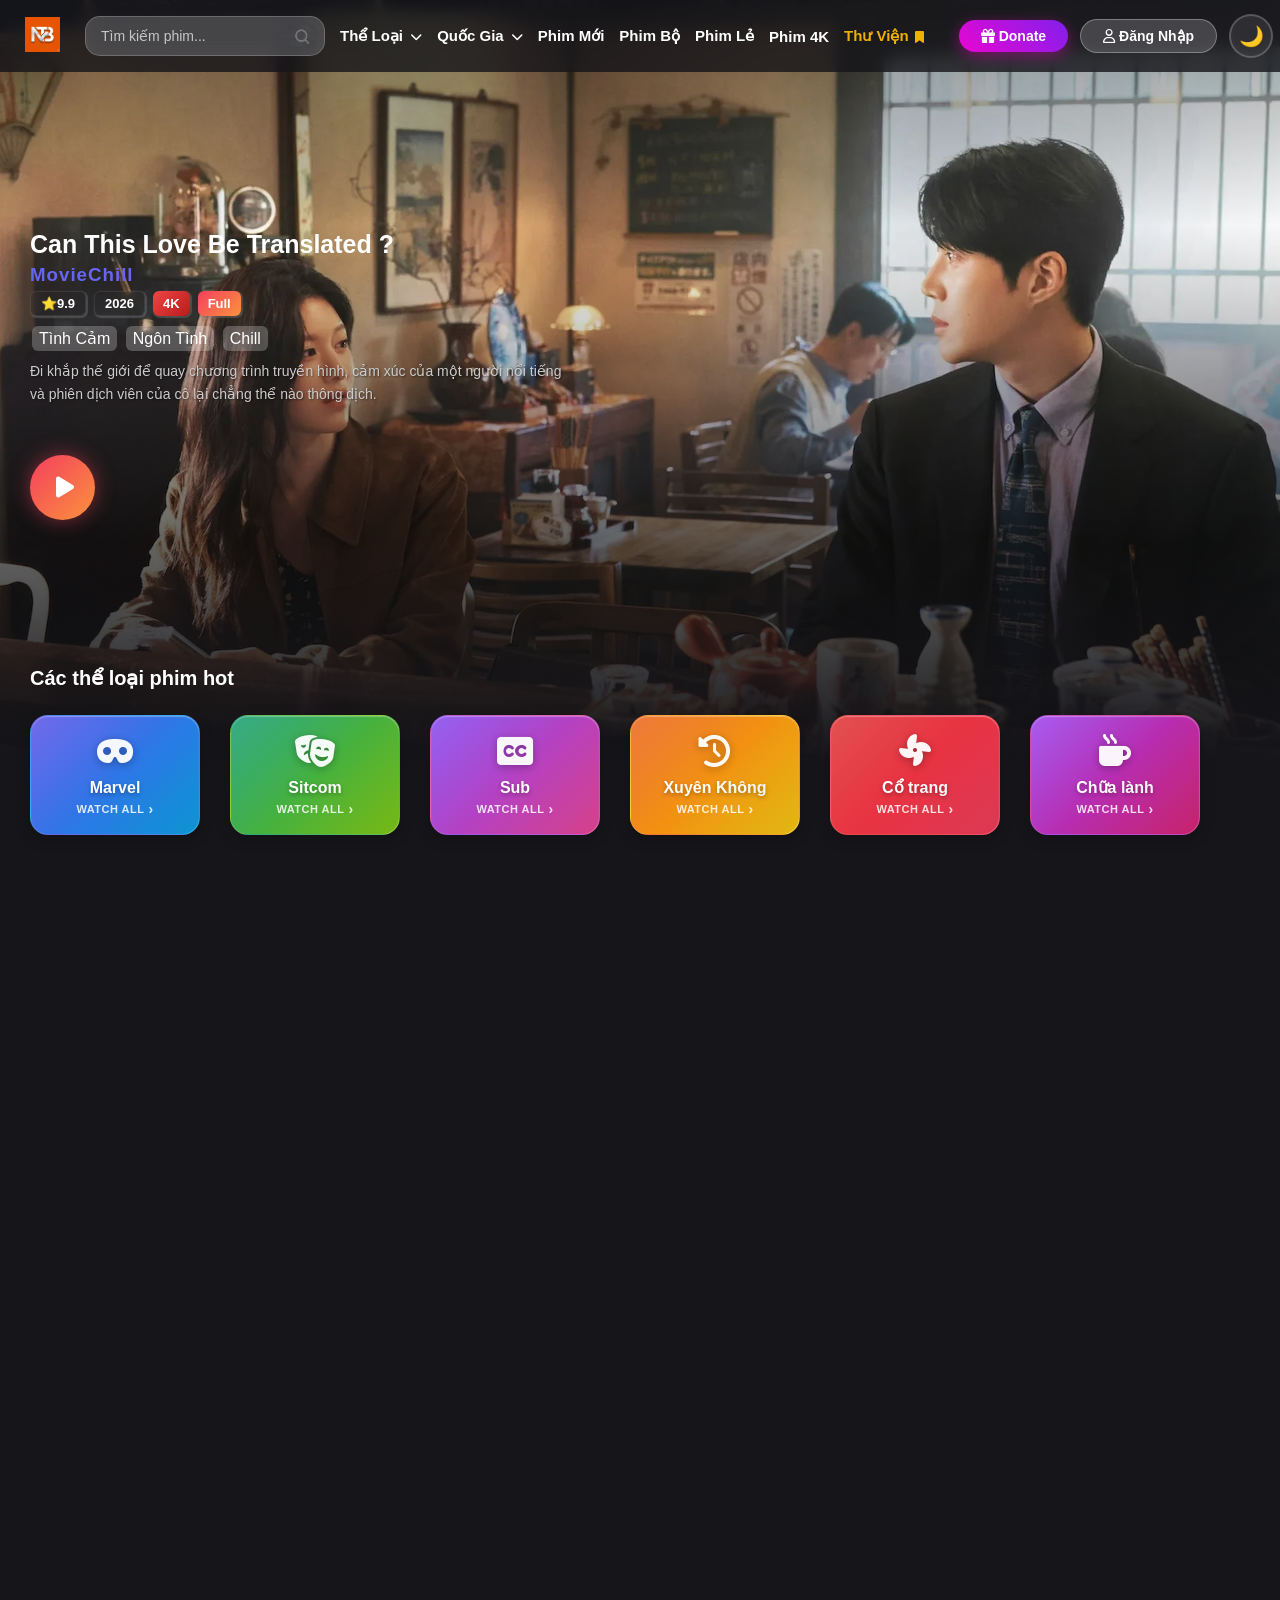
==== commit f994e931: "feat: Nâng cấp UI danh mục phim và thêm Pop-up thông tin Hỗ trợ" ====
--- a/index.html
+++ b/index.html
@@ -2,7 +2,7 @@
 <html lang="en">
   <head>
     <meta charset="UTF-8" />
-    <meta name="viewport" content="width=device-width, initial-scale=1.0" />
+    <meta name="viewport" content="width=device-width, initial-scale=1.0, maximum-scale=1.0, user-scalable=0" />
     <link rel="stylesheet" href="style.css" />
      <link
       rel="apple-touch-icon"
@@ -407,10 +407,10 @@
       <!-- Video Player Modal -->
       <div id="video-modal" class="video-modal">
         <div class="video-modal-content">
-          <span class="video-close-btn">&times;</span>
           <div class="video-header-flex">
-            <h3 id="video-title" style="color: white; margin: 0;">Đang tải...</h3>
+            <h3 id="video-title">Đang tải...</h3>
             <button id="btn-movie-info" class="btn-movie-info" title="Thông tin phim"><i class="fa-solid fa-circle-info"></i> Thông tin</button>
+            <span class="video-close-btn">&times;</span>
           </div>
           <div class="iframe-container" style="position: relative;">
             <iframe id="video-iframe" src="" frameborder="0" allowfullscreen allow="autoplay; encrypted-media"></iframe>
@@ -469,7 +469,8 @@
             
             <div class="comment-input-area">
               <div id="comment-auth-warning" class="comment-auth-warning">
-                <p>Vui lòng đăng nhập để bình luận về bộ phim này.</p>
+                <i class="fa-solid fa-lock auth-lock-icon"></i>
+                <p>Bạn cần <strong class="login-trigger">đăng nhập</strong> để tham gia bình luận cùng mọi người!</p>
               </div>
               <div id="comment-input-form" class="comment-input-form" style="display:none;">
                 <img id="current-user-avatar" src="https://ui-avatars.com/api/?name=User&background=random" alt="Avatar" class="comment-avatar">
@@ -515,10 +516,10 @@
         <div class="footer-col">
           <h3>Hỗ Trợ</h3>
           <ul>
-            <li><a href="#">FAQ's</a></li>
-            <li><a href="#">Điều Khoản Dịch Vụ</a></li>
-            <li><a href="#">Chính Sách Bảo Mật</a></li>
-            <li><a href="#">Liên Hệ</a></li>
+            <li><a href="#" class="info-link" data-info="faq">FAQ's</a></li>
+            <li><a href="#" class="info-link" data-info="terms">Điều Khoản Dịch Vụ</a></li>
+            <li><a href="#" class="info-link" data-info="privacy">Chính Sách Bảo Mật</a></li>
+            <li><a href="#" class="info-link" data-info="contact">Liên Hệ</a></li>
           </ul>
         </div>
         <div class="footer-col address-col">
@@ -629,7 +630,17 @@
     </div>
   </div>
 </div>
-
-  </body>
+<!-- Support Info Modal -->
+<div id="info-modal" class="modal">
+  <div class="info-modal-content">
+    <span class="close-info-modal">&times;</span>
+    <h2 id="info-modal-title">Tiêu đề</h2>
+    <div id="info-modal-body" class="info-body">
+      <!-- Content injected by JS -->
+    </div>
+  </div>
+</div>
+
+</body>
 </html>
  <!-- Fix 404 -->
--- a/style.css
+++ b/style.css
@@ -481,11 +481,12 @@
   /* 14. VIDEO PLAYER MODAL */
   .video-modal-content {
     width: 100% !important;
-    height: 100vh !important;
+    height: 100dvh !important;
     border-radius: 0 !important;
     margin: 0 !important;
     padding: 15px !important;
-    max-height: 100vh !important;
+    padding-top: 15px !important;
+    max-height: 100dvh !important;
   }
 
   .iframe-container {
@@ -950,7 +951,7 @@
 .box-movie {
   height: 120px;
   width: 170px;
-  border-radius: 24px 4px 24px 4px;
+  border-radius: 18px;
   color: #fff;
   font-family: "Inter", sans-serif;
   display: flex;
@@ -958,12 +959,13 @@
   justify-content: center;
   align-items: center;
   cursor: pointer;
+  border: 1px solid rgba(255, 255, 255, 0.15);
+  box-shadow: 0 4px 15px rgba(0, 0, 0, 0.2), inset 0 1px 1px rgba(255, 255, 255, 0.3);
   transition: all 0.4s cubic-bezier(0.175, 0.885, 0.32, 1.275);
-  border: 1px solid rgba(255, 255, 255, 0.1);
   padding: 20px;
   position: relative;
   overflow: hidden;
-  text-align: center;
+  flex-shrink: 0;
 }
 
 .box-movie::before {
@@ -973,7 +975,7 @@
   left: 0;
   width: 100%;
   height: 100%;
-  background: linear-gradient(rgba(255,255,255,0.1), transparent);
+  background: linear-gradient(135deg, rgba(255,255,255,0.2) 0%, transparent 50%, rgba(0,0,0,0.1) 100%);
   pointer-events: none;
 }
 
@@ -983,14 +985,15 @@
 }
 
 .box-movie i {
-  font-size: 28px;
+  font-size: 32px;
   margin-bottom: 12px;
-  opacity: 0.9;
-  transition: transform 0.3s ease;
+  opacity: 0.95;
+  transition: transform 0.4s cubic-bezier(0.175, 0.885, 0.32, 1.275);
+  filter: drop-shadow(0 2px 4px rgba(0,0,0,0.3));
 }
 
 .box-movie:hover i {
-  transform: scale(1.2) rotate(-10deg);
+  transform: scale(1.25) rotate(-10deg);
 }
 
 .box-movie h3 {
@@ -999,6 +1002,7 @@
   font-size: 16px;
   font-weight: 700;
   margin: 0;
+  text-shadow: 0 2px 4px rgba(0,0,0,0.3);
 }
 
 .box-movie p {
@@ -1007,7 +1011,7 @@
   align-items: center;
   gap: 4px;
   font-weight: 600;
-  opacity: 0.8;
+  opacity: 0.85;
   text-transform: uppercase;
   letter-spacing: 0.5px;
   margin-top: 5px;
@@ -1024,23 +1028,23 @@
 }
 
 
-.box1 { background: linear-gradient(135deg, #1e3a8a 0%, #3b82f6 100%); }
-.box1:hover { box-shadow: 0 10px 25px rgba(59, 130, 246, 0.5); }
-
-.box2 { background: linear-gradient(135deg, #064e3b 0%, #10b981 100%); }
-.box2:hover { box-shadow: 0 10px 25px rgba(16, 185, 129, 0.5); }
-
-.box3 { background: linear-gradient(135deg, #4c1d95 0%, #8b5cf6 100%); }
-.box3:hover { box-shadow: 0 10px 25px rgba(139, 92, 246, 0.5); }
-
-.box4 { background: linear-gradient(135deg, #7c2d12 0%, #f59e0b 100%); }
-.box4:hover { box-shadow: 0 10px 25px rgba(245, 158, 11, 0.5); }
-
-.box5 { background: linear-gradient(135deg, #7f1d1d 0%, #ef4444 100%); }
-.box5:hover { box-shadow: 0 10px 25px rgba(239, 68, 68, 0.5); }
-
-.box6 { background: linear-gradient(135deg, #831843 0%, #ec4899 100%); }
-.box6:hover { box-shadow: 0 10px 25px rgba(236, 72, 153, 0.5); }
+.box1 { background: linear-gradient(135deg, #4f46e5 0%, #0ea5e9 100%); }
+.box1:hover { box-shadow: 0 10px 25px rgba(14, 165, 233, 0.5), inset 0 1px 1px rgba(255, 255, 255, 0.4); }
+
+.box2 { background: linear-gradient(135deg, #059669 0%, #84cc16 100%); }
+.box2:hover { box-shadow: 0 10px 25px rgba(132, 204, 22, 0.5), inset 0 1px 1px rgba(255, 255, 255, 0.4); }
+
+.box3 { background: linear-gradient(135deg, #7c3aed 0%, #ec4899 100%); }
+.box3:hover { box-shadow: 0 10px 25px rgba(236, 72, 153, 0.5), inset 0 1px 1px rgba(255, 255, 255, 0.4); }
+
+.box4 { background: linear-gradient(135deg, #ea580c 0%, #facc15 100%); }
+.box4:hover { box-shadow: 0 10px 25px rgba(250, 204, 21, 0.5), inset 0 1px 1px rgba(255, 255, 255, 0.4); }
+
+.box5 { background: linear-gradient(135deg, #dc2626 0%, #f43f5e 100%); }
+.box5:hover { box-shadow: 0 10px 25px rgba(244, 63, 94, 0.5), inset 0 1px 1px rgba(255, 255, 255, 0.4); }
+
+.box6 { background: linear-gradient(135deg, #9333ea 0%, #db2777 100%); }
+.box6:hover { box-shadow: 0 10px 25px rgba(219, 39, 119, 0.5), inset 0 1px 1px rgba(255, 255, 255, 0.4); }
 
 
 /* -----------------Main-------------------------- */
@@ -1285,11 +1289,17 @@
   position: absolute;
   top: 10px;
   left: 10px;
-  background-color: #a37255;
-  padding: 5px;
-  border-radius: 3px;
-  font-weight: bold;
+  background: linear-gradient(135deg, rgba(239, 68, 68, 0.9) 0%, rgba(185, 28, 28, 0.9) 100%);
+  color: #fff;
+  padding: 4px 12px;
+  border-radius: 6px;
+  font-size: 13px;
+  font-weight: 600;
+  box-shadow: 0 4px 12px rgba(0, 0, 0, 0.4);
+  backdrop-filter: blur(4px);
+  border: 1px solid rgba(255, 255, 255, 0.15);
   z-index: 3;
+  letter-spacing: 0.5px;
 }
 
 .movie-card:hover .episode {
@@ -1630,9 +1640,10 @@
 .video-close-btn {
   color: #aaa;
   position: absolute;
-  top: 5px;
-  right: 15px;
+  top: 18px;
+  right: 18px;
   font-size: 28px;
+  line-height: 1;
   font-weight: bold;
   cursor: pointer;
   z-index: 10;
@@ -2756,7 +2767,7 @@
 .login-modal {
   display: none; /* Ẩn mặc định */
   position: fixed;
-  z-index: 1001; /* Trên các element khác */
+  z-index: 99999; /* Đảm bảo luôn nằm trên cùng, kể cả trên cửa sổ xem phim */
   left: 0;
   top: 0;
   width: 100%;
@@ -3310,6 +3321,10 @@
   gap: 15px;
   padding-right: 40px; /* Tránh đè lên nút X đóng modal */
 }
+#video-title {
+  color: #fff;
+  margin: 0;
+}
 
 .btn-movie-info {
   background: linear-gradient(135deg, #f59e0b, #ef4444);
@@ -3553,7 +3568,54 @@
 .comments-section { margin-top: 30px; padding: 20px; background: rgba(255, 255, 255, 0.03); border-radius: 12px; }
 .comments-title { color: #fff; font-size: 18px; margin-bottom: 20px; display: flex; align-items: center; gap: 8px; }
 .comments-title i { color: #efb003; }
-.comment-auth-warning { text-align: center; padding: 15px; background: rgba(239, 176, 3, 0.1); border: 1px solid rgba(239, 176, 3, 0.3); border-radius: 8px; color: #efb003; }
+.comment-auth-warning { 
+  display: flex;
+  align-items: center;
+  justify-content: center;
+  position: relative;
+  overflow: hidden;
+  padding: 22px 20px; 
+  background: linear-gradient(135deg, rgba(99, 102, 241, 0.15) 0%, rgba(168, 85, 247, 0.15) 100%); 
+  border: 1px solid rgba(168, 85, 247, 0.3); 
+  border-radius: 12px; 
+  color: #e2e8f0; 
+  font-size: 15px;
+  box-shadow: 0 4px 15px rgba(0, 0, 0, 0.1);
+  backdrop-filter: blur(4px);
+}
+.comment-auth-warning .auth-lock-icon {
+  position: absolute;
+  bottom: -10px;
+  right: 15px;
+  font-size: 50px;
+  color: rgba(168, 85, 247, 0.15);
+  animation: pulse-lock 3s infinite;
+  z-index: 0;
+  pointer-events: none;
+}
+.comment-auth-warning p {
+  margin: 0;
+  letter-spacing: 0.3px;
+  position: relative;
+  z-index: 1;
+}
+.comment-auth-warning .login-trigger {
+  color: #a855f7;
+  cursor: pointer;
+  text-decoration: underline;
+  text-underline-offset: 3px;
+  transition: all 0.3s ease;
+}
+.comment-auth-warning .login-trigger:hover {
+  color: #c084fc;
+  text-shadow: 0 0 10px rgba(168, 85, 247, 0.6);
+}
+
+@keyframes pulse-lock {
+  0% { transform: scale(1); }
+  50% { transform: scale(1.15); }
+  100% { transform: scale(1); }
+}
 .comment-input-area { margin-bottom: 30px; }
 .comment-input-form { display: flex; gap: 15px; align-items: flex-start; }
 .comment-avatar { width: 45px; height: 45px; border-radius: 50%; object-fit: cover; }
@@ -3577,6 +3639,28 @@
 .comment-body { color: #ddd; font-size: 14px; line-height: 1.5; word-break: break-word; }
 .no-comments-msg { text-align: center; color: #888; padding: 20px 0; font-style: italic; }
 
+/* Nested Replies Styles */
+.btn-reply-comment { background: none; border: none; color: #888; cursor: pointer; padding: 0 5px; font-size: 13px; font-weight: 500; transition: color 0.2s; margin-left: 10px; }
+.btn-reply-comment:hover { color: #a855f7; }
+.replies-container { margin-top: 10px; margin-left: 21px; border-left: 2px solid rgba(255, 255, 255, 0.1); padding-left: 20px; display: flex; flex-direction: column; gap: 15px; }
+.replies-container .comment-avatar { width: 35px; height: 35px; }
+.reply-input-form { display: flex; gap: 10px; margin-top: 10px; align-items: flex-start; }
+.reply-input-wrapper { flex: 1; display: flex; flex-direction: column; gap: 8px; }
+.reply-textarea { width: 100%; min-height: 50px; padding: 8px 12px; border-radius: 8px; border: 1px solid rgba(255, 255, 255, 0.1); background: rgba(0, 0, 0, 0.2); color: #fff; font-family: inherit; resize: vertical; outline: none; transition: border-color 0.3s; font-size: 14px; }
+.reply-textarea:focus { border-color: #a855f7; }
+.reply-actions { display: flex; justify-content: flex-end; gap: 10px; }
+.btn-cancel-reply { background: none; border: none; color: #888; cursor: pointer; font-size: 13px; padding: 5px 10px; }
+.btn-cancel-reply:hover { color: #fff; }
+.btn-send-reply { padding: 6px 15px; background: linear-gradient(135deg, #6366f1 0%, #a855f7 100%); color: #fff; border: none; border-radius: 15px; font-size: 13px; font-weight: 600; cursor: pointer; }
+.btn-send-reply:disabled { background: #555; color: #888; cursor: not-allowed; }
+.reply-to-tag { color: #a855f7; font-weight: 600; margin-right: 5px; }
+
+/* Show More Replies */
+.hidden-reply { display: none !important; }
+.show-more-replies-wrapper { padding-top: 5px; }
+.btn-show-more-replies { background: none; border: none; color: #a855f7; cursor: pointer; font-size: 13px; font-weight: 600; display: flex; align-items: center; gap: 8px; padding: 5px 0; transition: color 0.2s; }
+.btn-show-more-replies:hover { color: #c084fc; text-decoration: underline; }
+
 /* Light Mode Comments */
 body.light-mode .comments-section { background: rgba(0, 0, 0, 0.02); }
 body.light-mode .comments-title { color: #1e293b; }
@@ -3590,4 +3674,81 @@
   .comment-avatar { width: 35px; height: 35px; }
   .comment-item { gap: 10px; }
   .comments-section { padding: 15px; margin-bottom: 40px; }
-}+  
+  /* Prevent iOS Safari Auto-Zoom */
+  input, textarea, select {
+    font-size: 16px !important;
+  }
+
+  /* Mobile Video Header Layout */
+  .video-header-flex {
+    justify-content: space-between;
+    align-items: flex-end;
+    width: 100%;
+    gap: 10px;
+  }
+  #video-title {
+    flex-shrink: 1;
+    max-width: 55%;
+    font-size: 16px;
+    line-height: 1.3;
+    margin: 0;
+  }
+  .btn-movie-info {
+    flex-shrink: 0;
+    margin-bottom: 2px;
+  }
+  .video-close-btn {
+    position: static !important;
+    font-size: 32px !important;
+    line-height: 0.8 !important;
+    margin-bottom: 4px !important;
+    flex-shrink: 0;
+  }
+  .episode-name {
+    display: block;
+    font-size: 0.9em;
+    color: #cbd5e1;
+    margin-top: 4px;
+  }
+  .ep-dash {
+    display: none;
+  }
+  .movie-name-part {
+    display: -webkit-box;
+    -webkit-line-clamp: 2;
+    -webkit-box-orient: vertical;
+    overflow: hidden;
+  }
+}
+
+/* Support Info Modal Styles */
+#info-modal { 
+  display: none; 
+  position: fixed; 
+  z-index: 9999; 
+  left: 0; 
+  top: 0; 
+  width: 100%; 
+  height: 100%; 
+  overflow: auto; 
+  background-color: rgba(0,0,0,0.7); 
+  backdrop-filter: blur(5px);
+}
+.info-modal-content { background: rgba(15, 23, 42, 0.95); margin: 10% auto; padding: 30px; border: 1px solid rgba(255, 255, 255, 0.1); width: 90%; max-width: 600px; border-radius: 16px; box-shadow: 0 15px 40px rgba(0,0,0,0.5); position: relative; color: #f8fafc; animation: fadeIn 0.3s ease; }
+.close-info-modal { color: #94a3b8; float: right; font-size: 28px; font-weight: bold; cursor: pointer; transition: color 0.2s; line-height: 1; }
+.close-info-modal:hover { color: #f8fafc; }
+#info-modal-title { margin-top: 0; margin-bottom: 20px; font-size: 24px; font-weight: 700; color: #a855f7; border-bottom: 1px solid rgba(255,255,255,0.1); padding-bottom: 15px; }
+.info-body { font-size: 15px; line-height: 1.6; color: #cbd5e1; max-height: 60vh; overflow-y: auto; padding-right: 10px; }
+.info-body h4 { color: #f8fafc; margin-top: 20px; margin-bottom: 10px; font-size: 16px; }
+.info-body p { margin-bottom: 15px; }
+.info-body ul { margin-left: 20px; margin-bottom: 15px; }
+.info-body li { margin-bottom: 8px; }
+
+/* Light mode for Info Modal */
+body.light-mode .info-modal-content { background: rgba(255, 255, 255, 0.95); color: #1e293b; border: 1px solid rgba(0,0,0,0.1); }
+body.light-mode .close-info-modal { color: #64748b; }
+body.light-mode .close-info-modal:hover { color: #0f172a; }
+body.light-mode #info-modal-title { color: #6366f1; border-color: rgba(0,0,0,0.1); }
+body.light-mode .info-body { color: #334155; }
+body.light-mode .info-body h4 { color: #0f172a; }
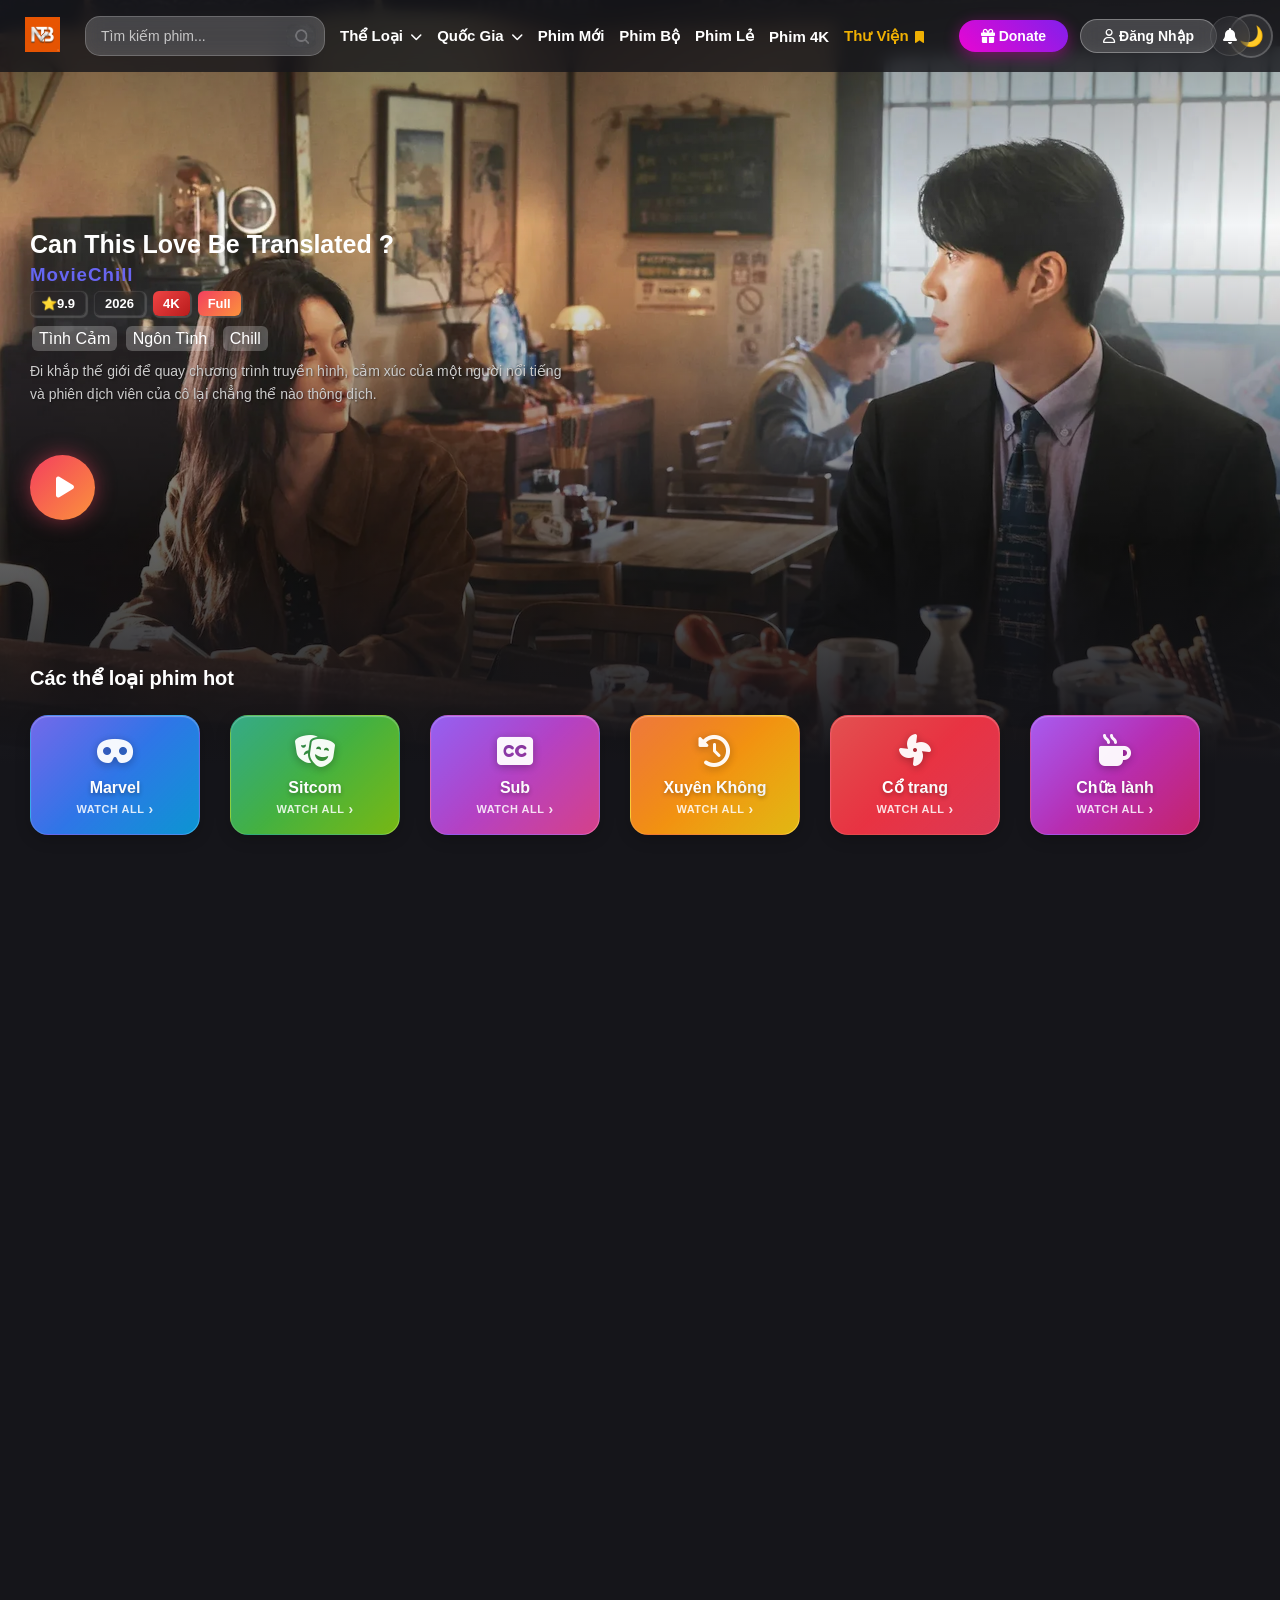
==== commit 395a3829: "feat: hoàn thiện hệ thống thông báo real-time phân quyền và thắt chặt bảo mật Firestore" ====
--- a/index.html
+++ b/index.html
@@ -3,6 +3,7 @@
   <head>
     <meta charset="UTF-8" />
     <meta name="viewport" content="width=device-width, initial-scale=1.0, maximum-scale=1.0, user-scalable=0" />
+    <link rel="preload" href="./ig/offline-cat.gif" as="image">
     <link rel="stylesheet" href="style.css" />
      <link
       rel="apple-touch-icon"
@@ -81,6 +82,19 @@
     <title>MovieChill</title>
   </head>
   <body>
+
+    <!-- Offline Modal -->
+    <div id="offline-modal">
+      <div class="modal-content">
+        <img src="./ig/offline-cat.gif" alt="Offline">
+        <h2>Ối! Mất kết nối mạng rồi</h2>
+        <p>Vui lòng kiểm tra lại WiFi hoặc 4G để tiếp tục xem phim nhé!</p>
+        <button class="retry-btn" onclick="location.reload()">Thử lại</button>
+      </div>
+    </div>
+    <!-- =========================
+         HEADER SECTION
+         ========================= -->
     <header>
       <!-- <div class="background">
         <img src="./ig/a1.jpg" alt="bg" /> -->
@@ -147,6 +161,10 @@
                     <button id="theme-toggle" class="theme-toggle-btn" title="Chuyển giao diện">
                       <span class="theme-icon">🌙</span>
                     </button>
+                    <button id="btn-notification" class="action-btn notification-btn" title="Thông báo">
+                      <i class="fa-solid fa-bell"></i>
+                      <span class="notification-badge" id="notification-badge" style="display: none;">1</span>
+                    </button>
                   </div>
                 </li>
               </ul>
@@ -225,6 +243,9 @@
           </div>
         </div>
     </header>
+    <!-- =========================
+         MAIN CONTENT SECTION
+         ========================= -->
     <main>
       <div class="domain-link">
         <span><p>Admin<i class="fa-brands fa-instagram"></i><a class="text-ig" target="_blank"  href="https://l.facebook.com/l.php?u=https%3A%2F%2Fwww.instagram.com%2Fbacnguyentat12206%3Ffbclid%3DIwZXh0bgNhZW0CMTAAYnJpZBExOFVueFQzOU1tTk02azhnVHNydGMGYXBwX2lkEDIyMjAzOTE3ODgyMDA4OTIAAR73-4ZFE5Ezhx4_oUEDisKXjRfTL6-5DIoAnZflloCOZHYdjYutKTk5PQxmPQ_aem_cuIfShMlRepcHi0ZOWDxWg&h=AT5xoqeSO7HkqgSLO6u8fKemftQQDSGbOirAsscYlSONxOyDtPxayc0vVNBuBicz5XK9xg4L5uwZkzzV799-p4-_DPc5Sei9ZdCUyLUSPZ75JBq-wBQzyZfCaCscIkhEWTEV9BAeP4MCl82DFdVo">Instagram</a></p></span>
@@ -492,6 +513,9 @@
         </div>
       </div>
     </main>
+    <!-- =========================
+         FOOTER SECTION
+         ========================= -->
     <footer class="footer">
       <div class="footer-container">
         <div class="footer-col brand-col">
@@ -533,7 +557,33 @@
         <p>Copyright &copy; 2026 NTB MovieChill. All rights reserved.</p>
       </div>
     </footer>
+    
+    <!-- Modal Admin (Soạn thông báo) -->
+    <div id="notice-modal-admin" class="notice-modal">
+      <div class="notice-modal-content admin-modal-style">
+        <h4><i class="fa-solid fa-tower-broadcast"></i> Gửi thông báo</h4>
+        <textarea id="input-notice-text" placeholder="Nhập nội dung thông báo gửi đến tất cả người dùng..."></textarea>
+        <div class="notice-modal-btns">
+          <button id="btn-turn-on-notice" class="btn-on">Gửi</button>
+          <button id="btn-turn-off-notice" class="btn-off">Tắt thông báo</button>
+        </div>
+        <button class="close-notice-modal" id="close-admin-modal">&times;</button>
+      </div>
+    </div>
+
+    <!-- Modal User (Xem thông báo) -->
+    <div id="notice-modal-user" class="notice-modal">
+      <div class="notice-modal-content user-modal-style">
+        <h4><i class="fa-solid fa-bell"></i> Thông báo từ Admin</h4>
+        <div class="notice-user-text" id="notice-user-text-content">Đang tải thông báo...</div>
+        <button id="btn-user-understand" class="btn-understand">Đã hiểu / Đóng</button>
+      </div>
+    </div>
+
       <script type="module" src="main.js"></script>
+    <!-- =========================
+         MODALS SECTION
+         ========================= -->
     <!-- Theme Login -->
      <div id="login-modal" class="login-modal">
   <div class="login-modal-content">
@@ -554,8 +604,19 @@
               <input type="text" id="login-username" placeholder="Email" required>
             </div>
             <div class="input-group">
-              <input type="password" id="login-pw" placeholder="Mật khẩu" required>
-            </div>
+              <div class="password-wrapper">
+                <input type="password" id="login-pw" placeholder="Mật khẩu" required>
+                <i class="fa-regular fa-eye" id="togglePassword"></i>
+              </div>
+            </div>
+            
+            <div class="input-group" id="confirmPasswordGroup" style="display: none;">
+              <div class="password-wrapper">
+                <input type="password" id="confirmPassword" placeholder="Nhập lại mật khẩu">
+                <i class="fa-regular fa-eye" id="toggleConfirmPassword"></i>
+              </div>
+            </div>
+            <span id="passwordError" style="display: none; color: #ef4444; font-size: 13px; margin-top: -10px; margin-bottom: 15px;">Mật khẩu không khớp!</span>
             
             <div class="form-options">
               <label class="remember-me">
@@ -570,7 +631,7 @@
             </div>
 
             <div class="social-divider">
-              <span>ĐANG NHẬP BẰNG</span>
+              <span>ĐĂNG NHẬP BẰNG</span>
             </div>
 
             <div class="social-login-btns">
--- a/style.css
+++ b/style.css
@@ -2,6 +2,18 @@
   margin: 0;
   padding: 0;
   box-sizing: border-box;
+}
+
+:root {
+  --primary-color: #f59e0b;
+  --primary-hover: #fbbf24;
+  --primary-light: #fcd34d;
+  --bg-dark: #141414;
+  --bg-navy: #1a1d2e;
+  --text-light: #ffffff;
+  --text-muted: #a0a0a0;
+  --border-color: rgba(255, 255, 255, 0.1);
+  --error-color: #ef4444;
 }
 
 html, body {
@@ -121,6 +133,7 @@
     flex-shrink: 0 !important; /* BẢO VỆ NÚT 3 GẠCH: cấm bị đẩy văng ra ngoài */
     z-index: 2200 !important;
   }
+
 
   /* Cố định nút 3 gạch khi mở menu */
   .hamburger.toggle {
@@ -182,6 +195,41 @@
     font-weight: 600 !important;
     font-size: 14px !important;
     color: #fff !important;
+  }
+
+  /* Ghi đè riêng cho nút chuông trên mobile để nó giống nút Đổi giao diện và luôn nằm dưới cùng */
+  .actions .notification-btn {
+    position: relative !important;
+    right: auto !important;
+    top: auto !important;
+    transform: none !important;
+    width: 100% !important;
+    height: 46px !important;
+    border-radius: 8px !important;
+    display: flex !important;
+    align-items: center !important;
+    justify-content: center !important;
+    background: rgba(255, 255, 255, 0.08) !important;
+    border: 1px solid rgba(255, 255, 255, 0.15) !important;
+    padding: 0 !important;
+    margin: 0 !important;
+    color: #fff !important;
+    font-size: 15px !important;
+    box-shadow: none !important;
+    order: 10 !important; /* Ép nút xuống dưới cùng của danh sách */
+  }
+
+  .actions .notification-btn::after {
+    content: "Thông báo" !important;
+    margin-left: 8px !important;
+    font-weight: 600 !important;
+    font-size: 14px !important;
+    color: #fff !important;
+  }
+
+  .actions .notification-badge {
+    top: 5px !important;
+    right: 15px !important;
   }
 
   .nav-actions-container {
@@ -305,7 +353,11 @@
     gap: 15px !important;
     width: 100% !important;
     scroll-snap-type: x mandatory;
-    padding-bottom: 10px !important;
+    padding-top: 15px !important;
+    padding-bottom: 25px !important;
+    padding-left: 15px !important;
+    padding-right: 15px !important;
+    box-sizing: border-box !important;
   }
   
   .item::-webkit-scrollbar {
@@ -684,6 +736,10 @@
   display: grid; /* Dùng grid thay vì flex để chia cột chuẩn nhất */
 }
 
+.nav-actions-container {
+  position: static !important;
+}
+
 .actions {
   display: flex;
   align-items: center;
@@ -1057,7 +1113,6 @@
   margin: 10px auto;
   border-radius: 7px;
   background-color: rgba(255, 255, 255, 0.234);
-  backdrop-filter: blur(10px);
   display: flex;
   align-items: center;
   justify-content: center;
@@ -1242,7 +1297,7 @@
   border-radius: 8px;
   overflow: hidden;
   background-color: #1c1c24;
-  transition: all 0.3s cubic-bezier(0.25, 0.46, 0.45, 0.94);
+  transition: transform 0.3s cubic-bezier(0.25, 0.46, 0.45, 0.94), box-shadow 0.3s ease, background-color 0.3s ease;
 }
 
 .movie-card:hover {
@@ -1662,6 +1717,9 @@
   height: 0;
   overflow: hidden;
   background: #000;
+  -webkit-transform: translateZ(0);
+  transform: translateZ(0);
+  backface-visibility: hidden;
 }
 
 .iframe-container iframe {
@@ -1670,6 +1728,9 @@
   left: 0;
   width: 100%;
   height: 100%;
+  background-color: #000;
+  -webkit-transform: translateZ(0);
+  transform: translateZ(0);
 }
 
 /* Episode List Styles */
@@ -2786,14 +2847,14 @@
 }
 
 .login-modal-content {
-  background-color: #1a1d2e; /* Màu nền Navy đậm như RoPhim */
+  background-color: var(--bg-dark);
   margin: 5% auto;
   width: 80%;
   max-width: 850px;
   border-radius: 16px;
   overflow: hidden;
   position: relative;
-  box-shadow: 0 20px 50px rgba(0,0,0,0.5);
+  box-shadow: 0 20px 50px rgba(0, 0, 0, 0.7);
   display: flex;
   flex-direction: column;
 }
@@ -2826,14 +2887,15 @@
 .login-column-left {
   flex: 0 0 45%; 
   position: relative;
-  /* Lớp nền ảnh phim lót phía sau */
-  background: linear-gradient(rgba(26, 29, 46, 0.5), rgba(26, 29, 46, 0.8)), url('./ig/loginbg.png');
+  /* Lớp nền ảnh phim lót phía sau kèm Gradient đen mờ từ dưới lên */
+  background: linear-gradient(to top, rgba(0, 0, 0, 0.9) 0%, rgba(0, 0, 0, 0) 100%), url('./ig/loginbg.png');
   background-size: cover;
   background-position: center;
   display: flex;
   justify-content: center;
   align-items: center;
-  overflow: hidden;
+  border-top-left-radius: 16px;
+  border-bottom-left-radius: 16px;
 }
 
 .login-brand-img {
@@ -2849,9 +2911,9 @@
   display: flex;
   justify-content: center;
   align-items: center;
-  padding: 50px 40px;
-  background-color: #1a1d2e;
-  color: #fff;
+  padding: 50px;
+  background-color: var(--bg-dark);
+  color: var(--text-light);
 }
 
 .login-form-container {
@@ -2876,13 +2938,14 @@
 }
 
 .login-subtitle a {
-  color: #fcd34d;
+  color: #a0a0a0;
   text-decoration: none;
   font-weight: 500;
+  transition: color 0.3s ease;
 }
 
 .login-subtitle a:hover {
-  text-decoration: underline;
+  color: #f59e0b;
 }
 
 .input-group {
@@ -2892,7 +2955,7 @@
 .input-group input {
   width: 100%;
   padding: 14px 18px;
-  background-color: rgba(255, 255, 255, 0.03); 
+  background: rgba(255, 255, 255, 0.05); 
   border: 1px solid rgba(255, 255, 255, 0.1);
   border-radius: 8px;
   color: #fff;
@@ -2901,9 +2964,10 @@
 }
 
 .input-group input:focus {
-  border-color: #fcd34d;
+  border-color: var(--primary-color);
   outline: none;
-  background-color: rgba(255, 255, 255, 0.05);
+  background-color: rgba(255, 255, 255, 0.08);
+  box-shadow: 0 0 0 2px rgba(255, 183, 3, 0.3);
 }
 
 .form-options {
@@ -2924,12 +2988,12 @@
 .login-submit-btn {
   width: 100%;
   padding: 14px;
-  background-color: #fcd34d; /* Màu vàng RoPhim */
+  background: linear-gradient(90deg, #f6d365 0%, #fda085 100%);
   border: none;
   border-radius: 8px;
-  color: #1a1d2e; /* Chữ tối trên nền vàng */
+  color: #1a1a1a;
   font-size: 15px;
-  font-weight: 700;
+  font-weight: 600;
   cursor: pointer;
   text-transform: none;
   transition: all 0.3s ease;
@@ -2938,9 +3002,8 @@
 }
 
 .login-submit-btn:hover {
-  background-color: #fbbf24;
-  transform: translateY(-1px);
-  box-shadow: 0 5px 15px rgba(252, 211, 77, 0.2);
+  transform: translateY(-2px);
+  box-shadow: 0 5px 15px rgba(246, 211, 101, 0.4);
 }
 
 .form-links {
@@ -2950,13 +3013,13 @@
 
 .forgot-pw-link {
   font-size: 13px;
-  color: #aaa;
+  color: #a0a0a0;
   text-decoration: none;
-  transition: var(--transition);
+  transition: color 0.3s ease;
 }
 
 .forgot-pw-link:hover {
-  color: var(--primary-color);
+  color: #f59e0b;
 }
 
 .social-divider {
@@ -2977,8 +3040,8 @@
 }
 
 .social-divider span {
-  background-color: var(--card-bg); /* Màu nền trùng với modal */
-  padding: 0 10px;
+  background-color: var(--bg-dark, #141414); /* Màu nền trùng với modal để che đường kẻ */
+  padding: 0 15px;
   font-size: 12px;
   color: #888;
   position: relative;
@@ -2995,7 +3058,7 @@
   flex: 1;
   padding: 10px;
   border: none;
-  border-radius: 4px;
+  border-radius: 8px;
   color: white;
   font-size: 14px;
   font-weight: 500;
@@ -3004,7 +3067,11 @@
   justify-content: center;
   align-items: center;
   gap: 10px;
-  transition: var(--transition);
+  transition: all 0.3s ease;
+}
+
+.social-btn:hover {
+  transform: translateY(-2px);
 }
 
 .facebook-btn {
@@ -3013,6 +3080,7 @@
 
 .facebook-btn:hover {
   background-color: #2d4373;
+  box-shadow: 0 5px 15px rgba(59, 89, 152, 0.4);
 }
 
 .google-btn {
@@ -3021,6 +3089,7 @@
 
 .google-btn:hover {
   background-color: #c0392b;
+  box-shadow: 0 5px 15px rgba(223, 74, 50, 0.4);
 }
 
 .register-callout {
@@ -3034,14 +3103,16 @@
 }
 
 .register-now-link {
-  color: var(--primary-color);
+  color: #a0a0a0;
   font-weight: 700;
   text-decoration: none;
   font-size: 15px;
+  transition: color 0.3s ease;
 }
 
 .register-now-link:hover {
-  text-decoration: underline;
+  color: #f59e0b;
+  text-decoration: none;
 }
 
 /* Responsive */
@@ -3751,4 +3822,454 @@
 body.light-mode .close-info-modal:hover { color: #0f172a; }
 body.light-mode #info-modal-title { color: #6366f1; border-color: rgba(0,0,0,0.1); }
 body.light-mode .info-body { color: #334155; }
-body.light-mode .info-body h4 { color: #0f172a; }+body.light-mode .info-body h4 { color: #0f172a; }
+
+/* Fix overlapping badges on mobile */
+@media (max-width: 768px) {
+  .continue-badge {
+    top: 40px;
+    right: auto;
+    left: 10px;
+  }
+}
+
+/* Di chuyển khối "Đang xem" lên góc trên cùng bên trái khi hover vào card */
+.movie-card:hover .continue-badge {
+  top: 10px !important;
+  left: 10px !important;
+  right: auto !important;
+  z-index: 99;
+}
+
+
+/* Offline Modal - Glassmorphism Redesign */
+#offline-modal {
+  position: fixed;
+  top: 0;
+  left: 0;
+  width: 100%;
+  height: 100%;
+  background: rgba(21, 21, 26, 0.85);
+  backdrop-filter: blur(15px);
+  z-index: 999999;
+  display: none;
+  align-items: center;
+  justify-content: center;
+}
+
+#offline-modal .modal-content {
+  background: #ffffff;
+  border-radius: 20px;
+  box-shadow: 0 10px 30px rgba(0,0,0,0.5);
+  padding: 40px;
+  text-align: center;
+  color: #333;
+  max-width: 90%;
+  width: 400px;
+  display: flex;
+  flex-direction: column;
+  align-items: center;
+  overflow: hidden;
+}
+
+#offline-modal img {
+  display: block;
+  margin: 0 auto 20px auto;
+  width: 250px;
+  height: 200px;
+  object-fit: cover;
+  border-radius: 12px;
+}
+
+#offline-modal h2 {
+  font-family: "Inter", sans-serif;
+  font-size: 28px;
+  font-weight: 800;
+  margin-bottom: 10px;
+  color: #f59e0b; /* Màu cam cảnh báo nhẹ nhàng */
+}
+
+#offline-modal p {
+  font-family: "Inter", sans-serif;
+  font-size: 16px;
+  color: #64748b;
+  margin-bottom: 25px;
+}
+
+#offline-modal .retry-btn {
+  background: #f59e0b;
+  color: #fff;
+  border: none;
+  padding: 12px 35px;
+  border-radius: 30px;
+  font-size: 16px;
+  font-weight: bold;
+  cursor: pointer;
+  transition: all 0.3s ease;
+  font-family: "Inter", sans-serif;
+}
+
+#offline-modal .retry-btn:hover {
+  background: #d97706;
+  transform: translateY(-2px);
+  box-shadow: 0 5px 15px rgba(245, 158, 11, 0.4);
+}
+
+/* Hiển thị vĩnh viễn nút xóa phim trong Thư Viện trên Mobile (không cần hover) */
+@media (max-width: 768px) {
+  .delete-movie-btn {
+    opacity: 1 !important;
+    visibility: visible !important;
+    transform: translateY(0) !important;
+    display: flex !important;
+    position: absolute !important;
+    bottom: 10px !important;
+    right: 10px !important;
+    z-index: 99 !important;
+  }
+
+  /* Tối ưu cuộn ngang cho danh sách thumbnail phim nổi bật Hàn Quốc */
+  .hero-thumbnails {
+    display: flex !important;
+    flex-wrap: nowrap !important;
+    overflow-x: auto !important;
+    overflow-y: hidden !important;
+    scroll-behavior: smooth !important;
+    -webkit-overflow-scrolling: touch !important;
+  }
+  
+  .hero-thumbnails::-webkit-scrollbar {
+    display: none !important;
+  }
+
+  .hero-thumbnails .thumb-item {
+    flex-shrink: 0 !important;
+  }
+  
+  .hero-thumbnails .thumb-item:hover {
+    transform: none !important;
+  }
+}
+
+/* ============================================================
+   PASSWORD TOGGLE (LOGIN/REGISTER)
+   ============================================================ */
+.password-wrapper {
+  position: relative;
+  width: 100%;
+}
+
+.password-wrapper input[type="password"],
+.password-wrapper input[type="text"] {
+  width: 100%;
+  padding-right: 40px;
+}
+
+#togglePassword,
+#toggleConfirmPassword {
+  position: absolute;
+  right: 15px;
+  top: 50%;
+  transform: translateY(-50%);
+  cursor: pointer;
+  color: #a0a0a0;
+  transition: color 0.3s ease;
+}
+
+#togglePassword:hover,
+#toggleConfirmPassword:hover {
+  color: #fff;
+}
+
+/* =========================================
+   GLOBAL NOTIFICATION SYSTEM (MODALS)
+   ========================================= */
+
+/* =========================================
+   GLOBAL NOTIFICATION SYSTEM (MODALS)
+   ========================================= */
+
+/* Notification Bell */
+.notification-btn {
+  position: absolute !important;
+  right: 30px !important;
+  top: 50% !important;
+  transform: translateY(-50%) !important;
+  width: 40px !important;
+  height: 40px !important;
+  border-radius: 50% !important;
+  display: inline-flex !important;
+  align-items: center;
+  justify-content: center;
+  padding: 0 !important;
+  background: rgba(255, 255, 255, 0.05) !important;
+  backdrop-filter: blur(10px);
+  -webkit-backdrop-filter: blur(10px);
+  border: 1px solid rgba(255, 255, 255, 0.1) !important;
+  transition: all 0.3s ease !important;
+  cursor: pointer;
+  z-index: 10000;
+}
+
+.notification-btn i {
+  color: #fff;
+  font-size: 16px;
+  transition: transform 0.3s ease;
+}
+
+.notification-btn:hover {
+  background: rgba(255, 255, 255, 0.1) !important;
+  border-color: rgba(255, 255, 255, 0.2) !important;
+  box-shadow: 0 0 15px var(--primary-color, #efb003) !important;
+}
+
+/* Ringing animation on hover */
+@keyframes ringing {
+  0% { transform: rotate(0); }
+  15% { transform: rotate(15deg); }
+  30% { transform: rotate(-15deg); }
+  45% { transform: rotate(10deg); }
+  60% { transform: rotate(-10deg); }
+  75% { transform: rotate(5deg); }
+  90% { transform: rotate(-5deg); }
+  100% { transform: rotate(0); }
+}
+
+.notification-btn:hover i {
+  animation: ringing 0.6s ease-in-out;
+}
+
+.notification-badge {
+  position: absolute !important;
+  top: -2px !important;
+  right: -2px !important;
+  background: linear-gradient(135deg, #ff0844 0%, #ffb199 100%) !important;
+  color: #fff !important;
+  font-size: 9px !important;
+  font-weight: 700 !important;
+  width: 16px !important;
+  height: 16px !important;
+  border-radius: 50% !important;
+  border: 2px solid #0a0a0f !important;
+  display: flex;
+  align-items: center;
+  justify-content: center;
+  padding: 0 !important;
+  box-shadow: 0 0 8px rgba(255, 8, 68, 0.6) !important;
+  animation: pulse-badge 1.8s infinite !important;
+  z-index: 10;
+}
+
+@keyframes pulse-badge {
+  0% { box-shadow: 0 0 0 0 rgba(255, 8, 68, 0.7); }
+  70% { box-shadow: 0 0 0 6px rgba(255, 8, 68, 0); }
+  100% { box-shadow: 0 0 0 0 rgba(255, 8, 68, 0); }
+}
+
+/* Modals General Style */
+.notice-modal {
+  display: none; 
+  position: fixed; 
+  z-index: 99999; 
+  left: 0; 
+  top: 0; 
+  width: 100%; 
+  height: 100%; 
+  background-color: rgba(10, 10, 15, 0.7); 
+  backdrop-filter: blur(15px);
+  -webkit-backdrop-filter: blur(15px);
+  align-items: center;
+  justify-content: center;
+  opacity: 0;
+  transition: opacity 0.4s ease;
+}
+
+.notice-modal.active {
+  display: flex;
+  opacity: 1;
+}
+
+.notice-modal-content {
+  background: rgba(255, 255, 255, 0.05);
+  border: 1px solid rgba(255, 255, 255, 0.1);
+  padding: 30px;
+  border-radius: 20px;
+  width: 90%;
+  max-width: 500px;
+  text-align: center;
+  box-shadow: 0 20px 50px rgba(0,0,0,0.5);
+  position: relative;
+  transform: scale(0.9);
+  opacity: 0;
+  transition: transform 0.4s cubic-bezier(0.34, 1.56, 0.64, 1), opacity 0.4s ease;
+}
+
+.notice-modal.active .notice-modal-content {
+  transform: scale(1);
+  opacity: 1;
+}
+
+.notice-modal-content h4 {
+  font-size: 1.4rem;
+  font-weight: 600;
+  margin-bottom: 20px;
+  display: flex;
+  align-items: center;
+  justify-content: center;
+  gap: 10px;
+  color: #fff;
+  letter-spacing: 0.5px;
+}
+
+.close-notice-modal {
+  position: absolute;
+  top: 15px;
+  right: 20px;
+  background: transparent;
+  border: none;
+  color: rgba(255,255,255,0.5);
+  font-size: 24px;
+  cursor: pointer;
+  transition: color 0.3s ease;
+}
+
+.close-notice-modal:hover {
+  color: #ef4444;
+}
+
+/* Admin Modal Specific */
+.admin-modal-style h4 {
+  background: linear-gradient(135deg, #ff0f7b 0%, #f89b29 100%);
+  -webkit-background-clip: text;
+  -webkit-text-fill-color: transparent;
+}
+
+.admin-modal-style h4 i {
+  background: linear-gradient(135deg, #ff0f7b 0%, #f89b29 100%);
+  -webkit-background-clip: text;
+  -webkit-text-fill-color: transparent;
+  filter: drop-shadow(0 0 8px rgba(255, 15, 123, 0.6));
+}
+
+#input-notice-text {
+  width: 100%;
+  height: 100px;
+  padding: 15px;
+  margin-bottom: 20px;
+  border-radius: 12px;
+  border: 1px solid rgba(255, 255, 255, 0.1);
+  background: rgba(0, 0, 0, 0.3);
+  color: #fff;
+  font-family: inherit;
+  font-size: 15px;
+  resize: none;
+  outline: none;
+  transition: all 0.3s ease;
+}
+
+#input-notice-text:focus {
+  border-color: #f59e0b;
+  box-shadow: 0 0 0 3px rgba(245, 158, 11, 0.25);
+}
+
+.notice-modal-btns {
+  display: flex;
+  gap: 15px;
+  justify-content: center;
+}
+
+.notice-modal-btns button {
+  padding: 12px 25px;
+  border: none;
+  border-radius: 10px;
+  font-weight: 700;
+  font-size: 15px;
+  cursor: pointer;
+  transition: all 0.3s ease;
+}
+
+.btn-on {
+  background: linear-gradient(135deg, #f6d365 0%, #fda085 100%);
+  color: #000;
+}
+
+.btn-on:hover {
+  transform: translateY(-3px);
+  box-shadow: 0 8px 20px rgba(246, 211, 101, 0.5);
+}
+
+.btn-off {
+  background: linear-gradient(135deg, #ff0844 0%, #ffb199 100%);
+  color: #fff;
+}
+
+.btn-off:hover {
+  transform: translateY(-3px);
+  box-shadow: 0 8px 20px rgba(255, 8, 68, 0.4);
+}
+
+/* User Modal Specific (Futuristic Glassmorphism) */
+.user-modal-style {
+  background: linear-gradient(rgba(15, 15, 20, 0.85), rgba(15, 15, 20, 0.85)) padding-box,
+              linear-gradient(135deg, rgba(239, 176, 3, 0.3), rgba(239, 68, 68, 0.1)) border-box !important;
+  border: 1px solid transparent !important;
+  border-radius: 20px;
+  backdrop-filter: blur(25px);
+  -webkit-backdrop-filter: blur(25px);
+  box-shadow: 0 20px 50px rgba(0, 0, 0, 0.6), 0 0 40px rgba(0, 0, 0, 0.8) !important;
+}
+
+.user-modal-style h4 {
+  background: linear-gradient(135deg, #00c6ff 0%, #0072ff 100%);
+  -webkit-background-clip: text;
+  -webkit-text-fill-color: transparent;
+  font-size: 1.5rem;
+  font-weight: 700;
+  letter-spacing: 0.5px;
+}
+
+.user-modal-style h4 i {
+  background: linear-gradient(135deg, #00c6ff 0%, #0072ff 100%);
+  -webkit-background-clip: text;
+  -webkit-text-fill-color: transparent;
+  filter: drop-shadow(0 0 8px rgba(0, 198, 255, 0.6));
+}
+
+.notice-user-text {
+  background: rgba(255, 255, 255, 0.03) !important;
+  border: 1px solid rgba(255, 255, 255, 0.08) !important;
+  padding: 24px !important;
+  border-radius: 12px !important;
+  font-size: 15px !important;
+  line-height: 1.6 !important;
+  color: #f3f4f6 !important;
+  margin-bottom: 25px !important;
+  text-align: left !important;
+  letter-spacing: 0.5px;
+}
+
+.btn-understand {
+  background: linear-gradient(135deg, #00c6ff 0%, #0072ff 100%) !important;
+  color: #fff !important;
+  border: none !important;
+  padding: 14px 30px !important;
+  border-radius: 10px !important;
+  font-size: 16px !important;
+  font-weight: 700 !important;
+  cursor: pointer;
+  transition: all 0.3s ease !important;
+  width: 100% !important;
+}
+
+.btn-understand:hover {
+  transform: translateY(-3px) !important;
+  box-shadow: 0 8px 24px rgba(0, 198, 255, 0.4) !important;
+  text-shadow: 0 0 5px #fff;
+}
+
+.btn-understand:active {
+  transform: translateY(0) !important;
+  box-shadow: none !important;
+}
+
+
